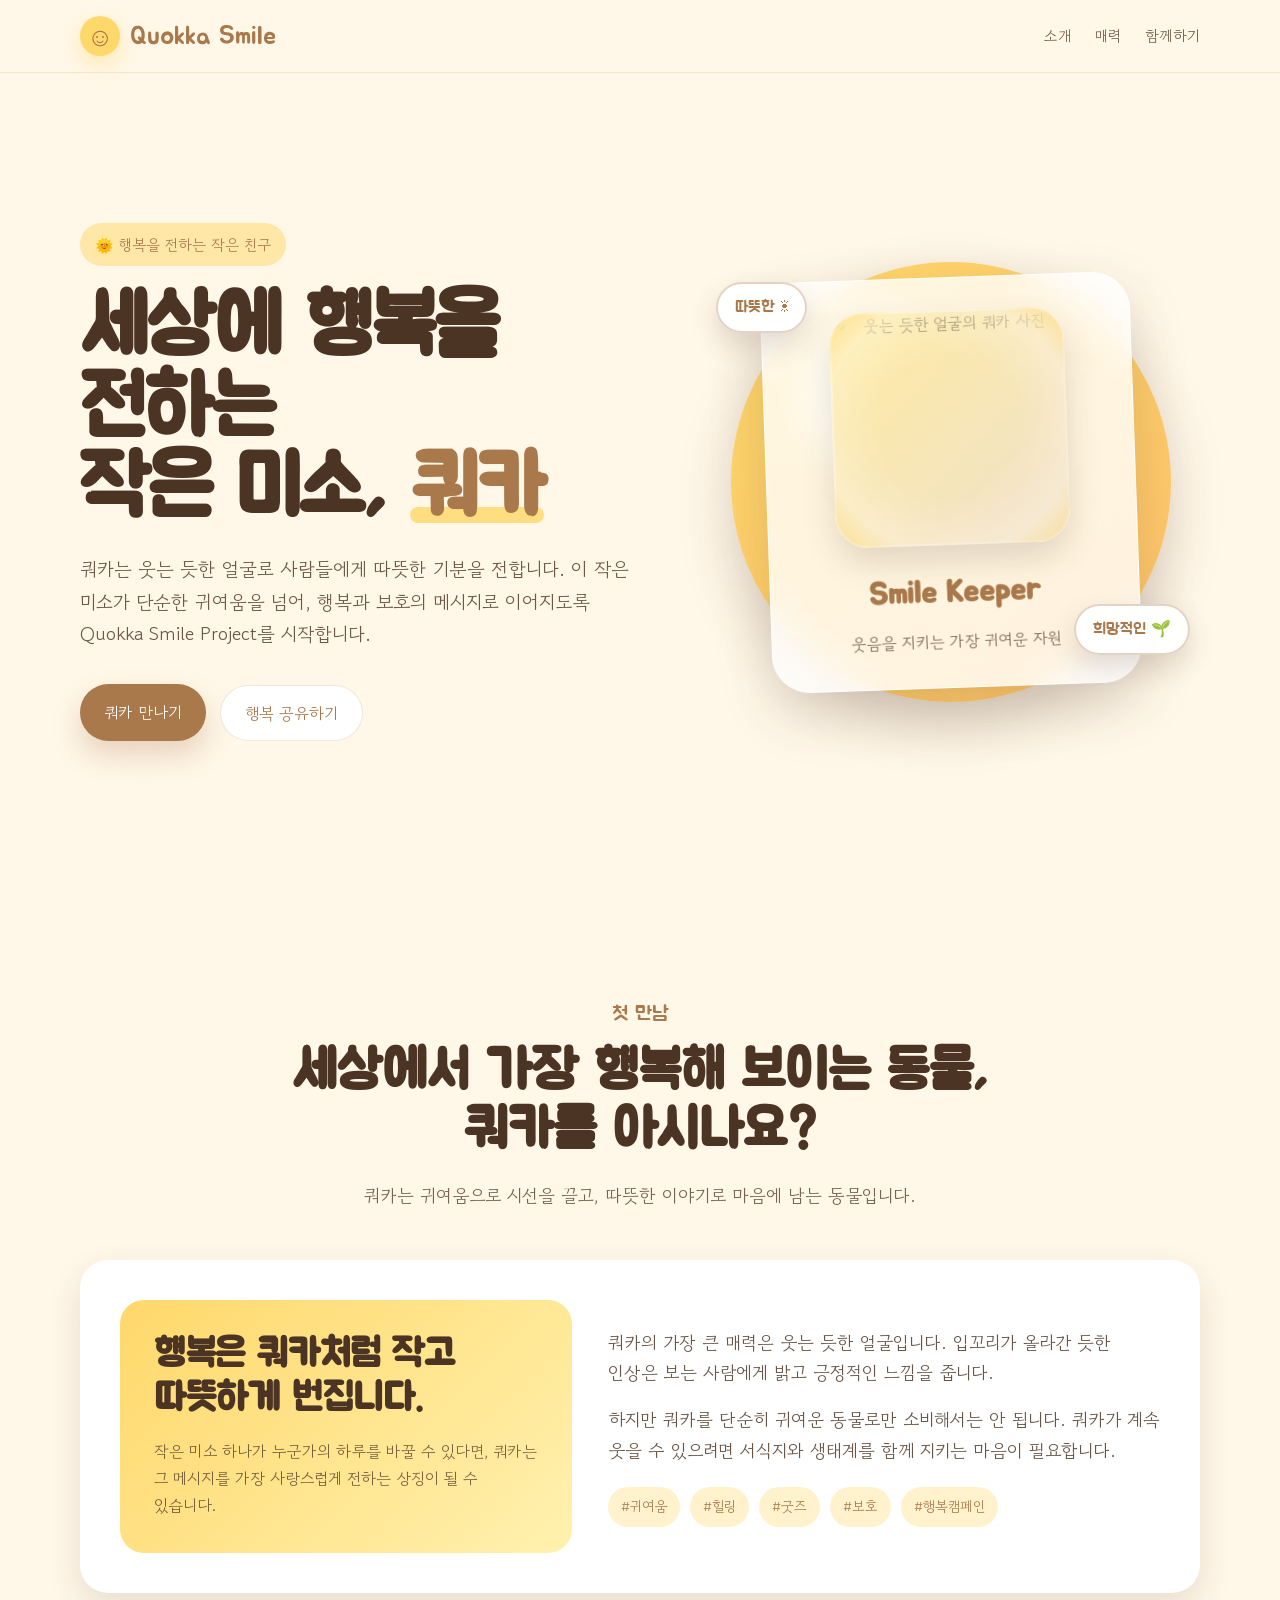
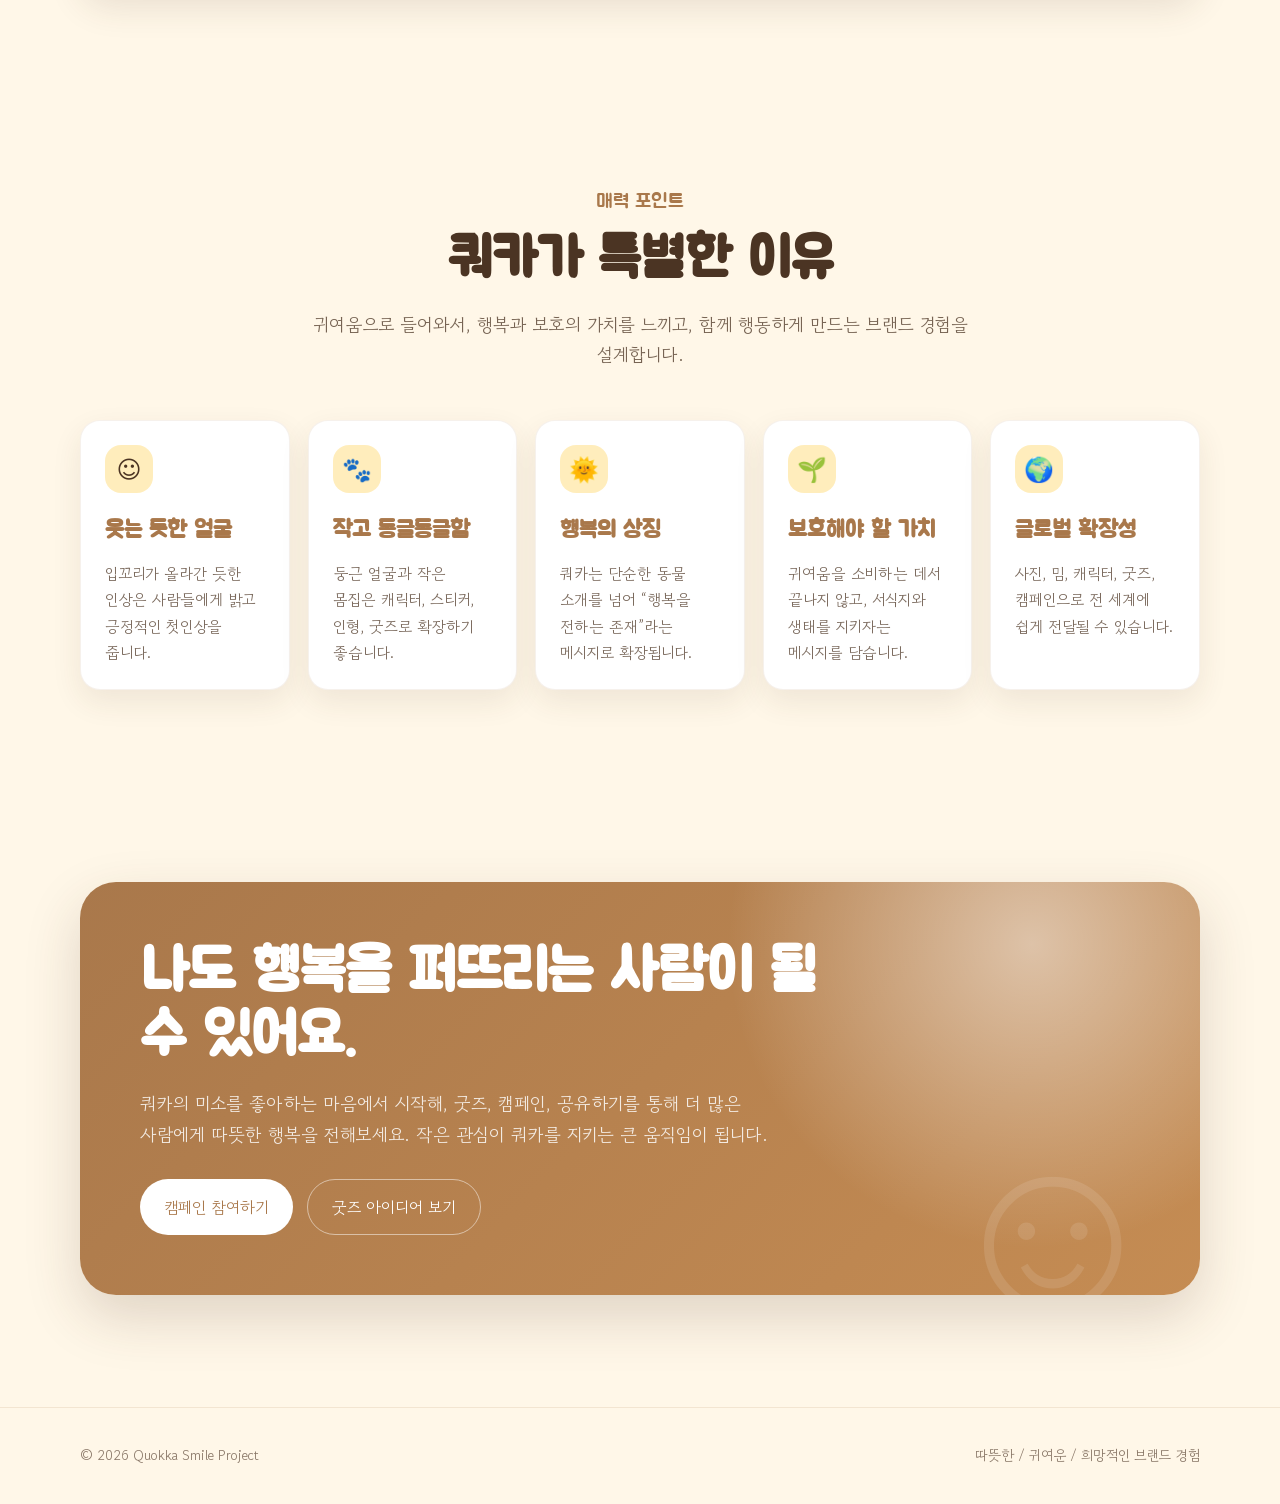
==== index.html @ 97d0f161 "add goods page" ====
<!DOCTYPE html>
<html lang="ko">
<head>
  <meta charset="UTF-8" />
  <meta name="viewport" content="width=device-width, initial-scale=1.0" />

  <title>Quokka Smile Project</title>

  <!-- Vanilla HTML/CSS/JS only -->
  <link rel="preconnect" href="https://fonts.googleapis.com">
  <link rel="preconnect" href="https://fonts.gstatic.com" crossorigin>
  <link href="https://fonts.googleapis.com/css2?family=Gowun+Dodum&family=Jua&display=swap" rel="stylesheet">

  <style>
    :root {
      --yellow: #FFD86B;
      --yellow-light: #FFF1AF;
      --brown: #A9784B;
      --brown-dark: #4B3423;
      --cream: #FFF7E8;
      --white: #FFFFFF;

      --shadow-soft: 0 14px 35px rgba(75, 52, 35, 0.12);
      --shadow-strong: 0 22px 55px rgba(75, 52, 35, 0.18);

      --radius-xl: 36px;
      --radius-lg: 28px;
      --radius-md: 20px;

      --container: 1120px;
    }

    * {
      margin: 0;
      padding: 0;
      box-sizing: border-box;
    }

    html {
      scroll-behavior: smooth;
    }

    body {
      font-family: "Gowun Dodum", system-ui, sans-serif;
      background: var(--cream);
      color: var(--brown-dark);
      line-height: 1.7;
      overflow-x: hidden;
    }

    img {
      max-width: 100%;
      display: block;
    }

    a {
      color: inherit;
      text-decoration: none;
    }

    button {
      font-family: inherit;
    }

    .page {
      width: min(var(--container), calc(100% - 40px));
      margin: 0 auto;
    }

    /* Header */

    .header {
      position: sticky;
      top: 0;
      z-index: 100;
      background: rgba(255, 247, 232, 0.9);
      backdrop-filter: blur(14px);
      border-bottom: 1px solid rgba(169, 120, 75, 0.14);
    }

    .nav {
      min-height: 72px;
      display: flex;
      align-items: center;
      justify-content: space-between;
      position: relative;
      gap: 20px;
    }

    .logo {
      display: flex;
      align-items: center;
      gap: 10px;
      font-family: "Jua", sans-serif;
      font-size: clamp(22px, 3vw, 26px);
      color: var(--brown);
      z-index: 120;
    }

    .logo-mark {
      width: 40px;
      height: 40px;
      display: grid;
      place-items: center;
      border-radius: 50%;
      background: var(--yellow);
      box-shadow: 0 8px 20px rgba(255, 216, 107, 0.45);
    }

    .nav-links {
      display: flex;
      align-items: center;
      gap: 24px;
      font-size: 15px;
      color: rgba(75, 52, 35, 0.78);
    }

    .nav-links a {
      min-height: 44px;
      display: flex;
      align-items: center;
      transition: 0.2s ease;
    }

    .nav-links a:hover {
      color: var(--brown);
    }

    .menu-btn {
      display: none;
      width: 44px;
      height: 44px;
      border: none;
      border-radius: 14px;
      background: var(--white);
      cursor: pointer;
      box-shadow: var(--shadow-soft);
      z-index: 120;
    }

    .menu-btn span {
      display: block;
      width: 20px;
      height: 2px;
      margin: 5px auto;
      border-radius: 999px;
      background: var(--brown);
      transition: 0.25s ease;
    }

    .menu-btn.active span:nth-child(1) {
      transform: translateY(7px) rotate(45deg);
    }

    .menu-btn.active span:nth-child(2) {
      opacity: 0;
    }

    .menu-btn.active span:nth-child(3) {
      transform: translateY(-7px) rotate(-45deg);
    }

    /* Hero */

    .hero {
      min-height: calc(100vh - 72px);
      display: grid;
      grid-template-columns: 1.05fr 0.95fr;
      align-items: center;
      gap: clamp(36px, 6vw, 70px);
      padding: clamp(52px, 8vw, 90px) 0 clamp(70px, 8vw, 100px);
    }

    .badge {
      display: inline-flex;
      align-items: center;
      gap: 8px;
      padding: 9px 15px;
      margin-bottom: 22px;
      border-radius: 999px;
      background: rgba(255, 216, 107, 0.5);
      color: var(--brown);
      font-size: 15px;
    }

    .hero-title {
      font-family: "Jua", sans-serif;
      font-size: clamp(42px, 7vw, 82px);
      line-height: 0.98;
      letter-spacing: -1px;
      margin-bottom: 24px;
      word-break: keep-all;
    }

    .hero-title span {
      position: relative;
      color: var(--brown);
      white-space: nowrap;
    }

    .hero-title span::after {
      content: "";
      position: absolute;
      left: 0;
      bottom: 7px;
      width: 100%;
      height: 16px;
      border-radius: 999px;
      background: rgba(255, 216, 107, 0.82);
      z-index: -1;
    }

    .hero-desc {
      max-width: 570px;
      margin-bottom: 34px;
      font-size: clamp(16px, 2.2vw, 19px);
      color: rgba(75, 52, 35, 0.82);
      word-break: keep-all;
    }

    .hero-actions {
      display: flex;
      flex-wrap: wrap;
      align-items: center;
      gap: 14px;
    }

    .btn {
      min-height: 50px;
      display: inline-flex;
      align-items: center;
      justify-content: center;
      padding: 15px 24px;
      border: none;
      border-radius: 999px;
      font-size: 16px;
      cursor: pointer;
      transition: 0.25s ease;
      text-align: center;
    }

    .btn-primary {
      background: var(--brown);
      color: var(--white);
      box-shadow: 0 14px 28px rgba(169, 120, 75, 0.28);
    }

    .btn-primary:hover {
      transform: translateY(-3px);
      box-shadow: 0 18px 36px rgba(169, 120, 75, 0.36);
    }

    .btn-soft {
      background: var(--white);
      color: var(--brown);
      border: 1px solid rgba(169, 120, 75, 0.18);
    }

    .btn-soft:hover {
      transform: translateY(-3px);
      background: #fffaf0;
    }

    /* Hero Visual */

    .hero-visual {
      position: relative;
      min-height: clamp(390px, 48vw, 540px);
      display: grid;
      place-items: center;
      overflow: visible;
      isolation: isolate;
    }

    .sun-circle {
      position: absolute;
      z-index: 1;
      width: min(440px, 82vw);
      aspect-ratio: 1 / 1;
      border-radius: 50%;
      background:
        radial-gradient(circle at 34% 30%, #fff6c7 0 18%, transparent 19%),
        linear-gradient(135deg, var(--yellow), #ffc46a);
      box-shadow: var(--shadow-strong);
      animation: float 5s ease-in-out infinite;
    }

    .quokka-card {
      position: relative;
      z-index: 3;
      width: min(370px, 86vw);
      padding: clamp(24px, 4vw, 32px);
      border-radius: 38px;
      background: rgba(255, 255, 255, 0.78);
      border: 1px solid rgba(255, 255, 255, 0.9);
      box-shadow: var(--shadow-strong);
      backdrop-filter: blur(16px);
      text-align: center;
      transform: rotate(-2deg);
    }

    .bubble {
      position: absolute;
      z-index: 10;
      display: inline-flex;
      align-items: center;
      justify-content: center;
      min-height: 44px;
      padding: 10px 17px;
      border-radius: 999px;
      background: rgba(255, 255, 255, 0.96);
      border: 2px solid rgba(169, 120, 75, 0.32);
      box-shadow: 0 12px 28px rgba(75, 52, 35, 0.16);
      font-family: "Jua", sans-serif;
      color: var(--brown);
      white-space: nowrap;
      animation: pop 4s ease-in-out infinite;
    }

    .bubble.one {
      top: 13%;
      left: 3%;
    }

    .bubble.two {
      right: 2%;
      bottom: 18%;
      animation-delay: 0.8s;
    }

    /* 쿼카 사진 영역 */

    .quokka-photo-wrap {
      position: relative;
      width: min(235px, 58vw);
      aspect-ratio: 1 / 1;
      margin: 0 auto 22px;
      border-radius: 34px;
      overflow: hidden;
      background: linear-gradient(135deg, var(--yellow-light), var(--cream));
      box-shadow:
        0 16px 32px rgba(75, 52, 35, 0.16),
        inset 0 0 0 2px rgba(255, 255, 255, 0.75);
    }

    .quokka-photo {
      width: 100%;
      height: 100%;
      object-fit: cover;
      object-position: center;
      opacity: 0.88;

      /*
        너무 선명하게 튀지 않게:
        - sepia: 따뜻한 색감
        - saturate: 색 과함 줄이기
        - contrast: 대비 낮추기
        - brightness: 살짝 밝게
      */
      filter: sepia(0.16) saturate(0.86) contrast(0.9) brightness(1.04);

      /*
        모서리로 갈수록 점점 투명해지는 효과
      */
      -webkit-mask-image: radial-gradient(
        ellipse at center,
        black 50%,
        rgba(0, 0, 0, 0.82) 66%,
        rgba(0, 0, 0, 0.42) 82%,
        transparent 100%
      );
      mask-image: radial-gradient(
        ellipse at center,
        black 50%,
        rgba(0, 0, 0, 0.82) 66%,
        rgba(0, 0, 0, 0.42) 82%,
        transparent 100%
      );
    }

    .quokka-photo-wrap::after {
      content: "";
      position: absolute;
      inset: 0;
      border-radius: inherit;
      pointer-events: none;
      background:
        radial-gradient(
          circle at center,
          transparent 42%,
          rgba(255, 247, 232, 0.38) 76%,
          rgba(255, 216, 107, 0.56) 100%
        ),
        linear-gradient(
          135deg,
          rgba(255, 216, 107, 0.2),
          rgba(169, 120, 75, 0.18)
        );
    }

    .quokka-card h2 {
      margin-bottom: 8px;
      font-family: "Jua", sans-serif;
      font-size: clamp(27px, 4vw, 31px);
      color: var(--brown);
    }

    .quokka-card p {
      font-size: clamp(15px, 2.5vw, 16px);
      color: rgba(75, 52, 35, 0.76);
    }

    /* Sections Common */

    section {
      padding: clamp(72px, 10vw, 96px) 0;
    }

    .section-head {
      max-width: 740px;
      margin: 0 auto clamp(36px, 6vw, 50px);
      text-align: center;
    }

    .section-label {
      display: inline-block;
      margin-bottom: 12px;
      font-family: "Jua", sans-serif;
      font-size: clamp(18px, 3vw, 20px);
      color: var(--brown);
    }

    .section-head h2 {
      margin-bottom: 18px;
      font-family: "Jua", sans-serif;
      font-size: clamp(32px, 5.5vw, 54px);
      line-height: 1.1;
      word-break: keep-all;
    }

    .section-head p {
      font-size: clamp(16px, 2.4vw, 18px);
      color: rgba(75, 52, 35, 0.76);
      word-break: keep-all;
    }

    /* Intro */

    .intro-box {
      display: grid;
      grid-template-columns: 0.9fr 1.1fr;
      gap: clamp(24px, 4vw, 36px);
      align-items: center;
      padding: clamp(24px, 5vw, 40px);
      border-radius: var(--radius-lg);
      background: var(--white);
      box-shadow: var(--shadow-soft);
    }

    .intro-quote {
      padding: clamp(24px, 5vw, 34px);
      border-radius: 24px;
      background: linear-gradient(135deg, var(--yellow), var(--yellow-light));
    }

    .intro-quote strong {
      display: block;
      margin-bottom: 16px;
      font-family: "Jua", sans-serif;
      font-size: clamp(30px, 4.8vw, 38px);
      line-height: 1.15;
      word-break: keep-all;
    }

    .intro-quote span {
      color: rgba(75, 52, 35, 0.74);
      word-break: keep-all;
    }

    .intro-text p {
      margin-bottom: 16px;
      font-size: clamp(16px, 2.3vw, 18px);
      color: rgba(75, 52, 35, 0.84);
      word-break: keep-all;
    }

    .mini-tags {
      display: flex;
      flex-wrap: wrap;
      gap: 10px;
      margin-top: 22px;
    }

    .mini-tags span {
      padding: 8px 13px;
      border-radius: 999px;
      background: rgba(255, 216, 107, 0.34);
      color: var(--brown);
      font-size: 14px;
    }

    /* Cards */

    .cards {
      display: grid;
      grid-template-columns: repeat(5, 1fr);
      gap: 18px;
    }

    .card {
      min-height: 255px;
      padding: 24px;
      border-radius: var(--radius-md);
      background: var(--white);
      border: 1px solid rgba(169, 120, 75, 0.1);
      box-shadow: 0 12px 30px rgba(75, 52, 35, 0.09);
      transition: 0.25s ease;
    }

    .card:hover {
      transform: translateY(-8px);
      box-shadow: 0 18px 36px rgba(75, 52, 35, 0.14);
    }

    .card-icon {
      width: 48px;
      height: 48px;
      display: grid;
      place-items: center;
      margin-bottom: 18px;
      border-radius: 16px;
      background: rgba(255, 216, 107, 0.45);
      font-size: 24px;
    }

    .card h3 {
      margin-bottom: 10px;
      font-family: "Jua", sans-serif;
      font-size: 23px;
      color: var(--brown);
      word-break: keep-all;
    }

    .card p {
      font-size: 15.5px;
      color: rgba(75, 52, 35, 0.74);
      word-break: keep-all;
    }

    /* CTA */

    .cta {
      padding-bottom: clamp(82px, 12vw, 112px);
    }

    .cta-box {
      position: relative;
      overflow: hidden;
      padding: clamp(32px, 7vw, 60px);
      border-radius: var(--radius-xl);
      background:
        radial-gradient(circle at 85% 15%, rgba(255, 255, 255, 0.5), transparent 30%),
        linear-gradient(135deg, var(--brown), #C58C53);
      color: var(--white);
      box-shadow: var(--shadow-strong);
    }

    .cta-box::after {
      content: "☺";
      position: absolute;
      right: 30px;
      bottom: -62px;
      font-family: "Jua", sans-serif;
      font-size: clamp(130px, 24vw, 230px);
      line-height: 1;
      color: rgba(255, 255, 255, 0.11);
    }

    .cta-box h2 {
      position: relative;
      z-index: 1;
      max-width: 700px;
      margin-bottom: 18px;
      font-family: "Jua", sans-serif;
      font-size: clamp(32px, 5.6vw, 58px);
      line-height: 1.1;
      word-break: keep-all;
    }

    .cta-box p {
      position: relative;
      z-index: 1;
      max-width: 670px;
      margin-bottom: 30px;
      font-size: clamp(16px, 2.3vw, 18px);
      color: rgba(255, 255, 255, 0.84);
      word-break: keep-all;
    }

    .cta-actions {
      position: relative;
      z-index: 1;
      display: flex;
      flex-wrap: wrap;
      gap: 14px;
    }

    .btn-light {
      background: var(--white);
      color: var(--brown);
    }

    .btn-outline {
      background: transparent;
      color: var(--white);
      border: 1px solid rgba(255, 255, 255, 0.5);
    }

    .btn-light:hover,
    .btn-outline:hover {
      transform: translateY(-3px);
    }

    /* Footer */

    .footer {
      padding: 36px 0;
      border-top: 1px solid rgba(169, 120, 75, 0.14);
      color: rgba(75, 52, 35, 0.66);
    }

    .footer-inner {
      display: flex;
      justify-content: space-between;
      gap: 14px;
      flex-wrap: wrap;
      font-size: 14px;
    }

    /* Toast */

    .toast {
      position: fixed;
      left: 50%;
      bottom: 28px;
      z-index: 300;
      width: max-content;
      max-width: calc(100% - 28px);
      padding: 13px 18px;
      border-radius: 999px;
      background: var(--brown-dark);
      color: var(--white);
      font-size: 14px;
      text-align: center;
      opacity: 0;
      pointer-events: none;
      transform: translateX(-50%) translateY(20px);
      transition: 0.25s ease;
    }

    .toast.show {
      opacity: 1;
      transform: translateX(-50%) translateY(0);
    }

    /* Animation */

    @keyframes float {
      0%, 100% {
        transform: translateY(0);
      }

      50% {
        transform: translateY(-18px);
      }
    }

    @keyframes pop {
      0%, 100% {
        transform: translateY(0) scale(1);
      }

      50% {
        transform: translateY(-10px) scale(1.03);
      }
    }

    /* Tablet */

    @media (max-width: 1024px) {
      .hero {
        grid-template-columns: 1fr;
        text-align: center;
      }

      .hero-visual {
        order: -1;
      }

      .hero-desc {
        margin-left: auto;
        margin-right: auto;
      }

      .hero-actions {
        justify-content: center;
      }

      .intro-box {
        grid-template-columns: 1fr;
      }

      .cards {
        grid-template-columns: repeat(2, 1fr);
      }
    }

    /* Mobile */

    @media (max-width: 700px) {
      .page {
        width: min(100% - 28px, var(--container));
      }

      .nav {
        min-height: 64px;
      }

      .menu-btn {
        display: block;
      }

      .nav-links {
        position: absolute;
        top: calc(100% + 10px);
        left: 0;
        right: 0;
        display: grid;
        gap: 8px;
        padding: 14px;
        border-radius: 22px;
        background: rgba(255, 255, 255, 0.96);
        box-shadow: var(--shadow-strong);
        opacity: 0;
        pointer-events: none;
        transform: translateY(-10px);
        transition: 0.25s ease;
      }

      .nav-links.open {
        opacity: 1;
        pointer-events: auto;
        transform: translateY(0);
      }

      .nav-links a {
        min-height: 48px;
        justify-content: center;
        border-radius: 14px;
        background: rgba(255, 216, 107, 0.28);
      }

      .hero {
        min-height: auto;
        padding-top: 40px;
        padding-bottom: 66px;
      }

      .hero-title span::after {
        height: 12px;
        bottom: 5px;
      }

      .hero-actions {
        width: 100%;
      }

      .hero-actions .btn {
        width: 100%;
      }

      .hero-visual {
        min-height: 390px;
        margin-bottom: 6px;
      }

      .sun-circle {
        width: min(320px, 82vw);
      }

      .quokka-card {
        width: min(300px, 82vw);
        border-radius: 30px;
      }

      .quokka-photo-wrap {
        width: min(205px, 58vw);
        border-radius: 28px;
      }

      .bubble {
        min-height: 38px;
        padding: 8px 13px;
        font-size: 15px;
        border-width: 1.5px;
      }

      .bubble.one {
        top: 4%;
        left: 50%;
        transform: translateX(-115%);
      }

      .bubble.two {
        top: 4%;
        right: 50%;
        bottom: auto;
        transform: translateX(115%);
      }

      .intro-box {
        border-radius: 24px;
      }

      .intro-quote {
        border-radius: 20px;
      }

      .cards {
        grid-template-columns: 1fr;
      }

      .card {
        min-height: auto;
      }

      .cta-actions {
        width: 100%;
      }

      .cta-actions .btn {
        width: 100%;
      }

      .cta-box {
        border-radius: 28px;
      }

      .footer-inner {
        display: grid;
        justify-content: center;
        text-align: center;
      }
    }

    /* Small Mobile */

    @media (max-width: 430px) {
      .page {
        width: min(100% - 22px, var(--container));
      }

      .logo-mark {
        width: 34px;
        height: 34px;
      }

      .hero-visual {
        min-height: 360px;
      }

      .quokka-card {
        width: min(286px, 84vw);
        padding: 22px;
      }

      .quokka-photo-wrap {
        width: min(190px, 58vw);
        border-radius: 24px;
      }

      .bubble {
        font-size: 14px;
      }

      .bubble.one {
        top: 2%;
        left: 4%;
        transform: none;
      }

      .bubble.two {
        top: 2%;
        right: 4%;
        transform: none;
      }

      .btn {
        padding: 14px 18px;
      }

      .mini-tags span {
        font-size: 13px;
      }
    }

    @media (prefers-reduced-motion: reduce) {
      html {
        scroll-behavior: auto;
      }

      *,
      *::before,
      *::after {
        animation: none !important;
        transition: none !important;
      }
    }
  </style>
</head>

<body>
  <header class="header">
    <nav class="page nav">
      <a href="#" class="logo" aria-label="Quokka Smile Project 홈">
        <span class="logo-mark">☺</span>
        Quokka Smile
      </a>

      <button class="menu-btn" id="menuBtn" type="button" aria-label="메뉴 열기" aria-expanded="false">
        <span></span>
        <span></span>
        <span></span>
      </button>

      <div class="nav-links" id="navLinks">
        <a href="#intro">소개</a>
        <a href="#charm">매력</a>
        <a href="#protect">함께하기</a>
      </div>
    </nav>
  </header>

  <main>
    <!-- Hero -->
    <section class="page hero">
      <div class="hero-content">
        <div class="badge">🌞 행복을 전하는 작은 친구</div>

        <h1 class="hero-title">
          세상에 행복을 전하는<br />
          작은 미소, <span>쿼카</span>
        </h1>

        <p class="hero-desc">
          쿼카는 웃는 듯한 얼굴로 사람들에게 따뜻한 기분을 전합니다.
          이 작은 미소가 단순한 귀여움을 넘어, 행복과 보호의 메시지로 이어지도록
          Quokka Smile Project를 시작합니다.
        </p>

        <div class="hero-actions">
          <a href="#intro" class="btn btn-primary">쿼카 만나기</a>
          <button class="btn btn-soft" id="shareBtn" type="button">행복 공유하기</button>
        </div>
      </div>

      <div class="hero-visual" aria-label="쿼카 사진이 들어간 Smile Keeper 카드">
        <div class="sun-circle"></div>

        <div class="bubble one">따뜻한 ☀</div>
        <div class="bubble two">희망적인 🌱</div>

        <div class="quokka-card">
          <div class="quokka-photo-wrap">
            <img
              class="quokka-photo"
              src="https://mblogthumb-phinf.pstatic.net/MjAxNzAzMTJfNjEg/MDAxNDg5MjgzMzk0NzAy.D9qlh_kTlXpH34lAHxjiVieyxWoj3FazBsGIhGz8Q4wg.B2pcp5-kx_dJvbh7cCTxcCmU-Oj36ES_hvGRSoMuTRkg.JPEG.astaldo/1a.jpg?type=w800"
              alt="웃는 듯한 얼굴의 쿼카 사진"
            />
          </div>

          <h2>Smile Keeper</h2>
          <p>웃음을 지키는 가장 귀여운 자원</p>
        </div>
      </div>
    </section>

    <!-- Intro -->
    <section id="intro">
      <div class="page">
        <div class="section-head">
          <span class="section-label">첫 만남</span>
          <h2>세상에서 가장 행복해 보이는 동물, 쿼카를 아시나요?</h2>
          <p>
            쿼카는 귀여움으로 시선을 끌고, 따뜻한 이야기로 마음에 남는 동물입니다.
          </p>
        </div>

        <div class="intro-box">
          <div class="intro-quote">
            <strong>행복은 쿼카처럼 작고 따뜻하게 번집니다.</strong>
            <span>
              작은 미소 하나가 누군가의 하루를 바꿀 수 있다면,
              쿼카는 그 메시지를 가장 사랑스럽게 전하는 상징이 될 수 있습니다.
            </span>
          </div>

          <div class="intro-text">
            <p>
              쿼카의 가장 큰 매력은 웃는 듯한 얼굴입니다.
              입꼬리가 올라간 듯한 인상은 보는 사람에게 밝고 긍정적인 느낌을 줍니다.
            </p>

            <p>
              하지만 쿼카를 단순히 귀여운 동물로만 소비해서는 안 됩니다.
              쿼카가 계속 웃을 수 있으려면 서식지와 생태계를 함께 지키는 마음이 필요합니다.
            </p>

            <div class="mini-tags">
              <span>#귀여움</span>
              <span>#힐링</span>
              <span>#굿즈</span>
              <span>#보호</span>
              <span>#행복캠페인</span>
            </div>
          </div>
        </div>
      </div>
    </section>

    <!-- Charm Cards -->
    <section id="charm">
      <div class="page">
        <div class="section-head">
          <span class="section-label">매력 포인트</span>
          <h2>쿼카가 특별한 이유</h2>
          <p>
            귀여움으로 들어와서, 행복과 보호의 가치를 느끼고,
            함께 행동하게 만드는 브랜드 경험을 설계합니다.
          </p>
        </div>

        <div class="cards">
          <article class="card">
            <div class="card-icon">☺</div>
            <h3>웃는 듯한 얼굴</h3>
            <p>
              입꼬리가 올라간 듯한 인상은 사람들에게 밝고 긍정적인 첫인상을 줍니다.
            </p>
          </article>

          <article class="card">
            <div class="card-icon">🐾</div>
            <h3>작고 동글동글함</h3>
            <p>
              둥근 얼굴과 작은 몸집은 캐릭터, 스티커, 인형, 굿즈로 확장하기 좋습니다.
            </p>
          </article>

          <article class="card">
            <div class="card-icon">🌞</div>
            <h3>행복의 상징</h3>
            <p>
              쿼카는 단순한 동물 소개를 넘어 “행복을 전하는 존재”라는 메시지로 확장됩니다.
            </p>
          </article>

          <article class="card">
            <div class="card-icon">🌱</div>
            <h3>보호해야 할 가치</h3>
            <p>
              귀여움을 소비하는 데서 끝나지 않고, 서식지와 생태를 지키자는 메시지를 담습니다.
            </p>
          </article>

          <article class="card">
            <div class="card-icon">🌍</div>
            <h3>글로벌 확장성</h3>
            <p>
              사진, 밈, 캐릭터, 굿즈, 캠페인으로 전 세계에 쉽게 전달될 수 있습니다.
            </p>
          </article>
        </div>
      </div>
    </section>

    <!-- CTA -->
    <section id="protect" class="cta">
      <div class="page">
        <div class="cta-box">
          <h2>나도 행복을 퍼뜨리는 사람이 될 수 있어요.</h2>
          <p>
            쿼카의 미소를 좋아하는 마음에서 시작해,
            굿즈, 캠페인, 공유하기를 통해 더 많은 사람에게 따뜻한 행복을 전해보세요.
            작은 관심이 쿼카를 지키는 큰 움직임이 됩니다.
          </p>

          <div class="cta-actions">
            <button class="btn btn-light" id="campaignBtn" type="button">캠페인 참여하기</button>
            <button class="btn btn-outline" id="goodsBtn" type="button">굿즈 아이디어 보기</button>
          </div>
        </div>
      </div>
    </section>
  </main>

  <!-- Footer -->
  <footer class="footer">
    <div class="page footer-inner">
      <p>© 2026 Quokka Smile Project</p>
      <p>따뜻한 / 귀여운 / 희망적인 브랜드 경험</p>
    </div>
  </footer>

  <div class="toast" id="toast">메시지가 준비됐어요 ☺</div>

  <script>
    const toast = document.querySelector("#toast");
    const shareBtn = document.querySelector("#shareBtn");
    const campaignBtn = document.querySelector("#campaignBtn");
    const goodsBtn = document.querySelector("#goodsBtn");

    const menuBtn = document.querySelector("#menuBtn");
    const navLinks = document.querySelector("#navLinks");
    const navItems = document.querySelectorAll(".nav-links a");

    function showToast(message) {
      toast.textContent = message;
      toast.classList.add("show");

      setTimeout(() => {
        toast.classList.remove("show");
      }, 1800);
    }

    function closeMenu() {
      menuBtn.classList.remove("active");
      navLinks.classList.remove("open");
      menuBtn.setAttribute("aria-expanded", "false");
      menuBtn.setAttribute("aria-label", "메뉴 열기");
    }

    menuBtn.addEventListener("click", () => {
      const isOpen = navLinks.classList.toggle("open");

      menuBtn.classList.toggle("active", isOpen);
      menuBtn.setAttribute("aria-expanded", String(isOpen));
      menuBtn.setAttribute("aria-label", isOpen ? "메뉴 닫기" : "메뉴 열기");
    });

    navItems.forEach((item) => {
      item.addEventListener("click", closeMenu);
    });

    window.addEventListener("resize", () => {
      if (window.innerWidth > 700) {
        closeMenu();
      }
    });

    shareBtn.addEventListener("click", async () => {
      const shareData = {
        title: "Quokka Smile Project",
        text: "행복은 쿼카처럼 작고 따뜻하게 번집니다 ☺",
        url: window.location.href
      };

      try {
        if (navigator.share) {
          await navigator.share(shareData);
        } else {
          await navigator.clipboard.writeText(shareData.text);
          showToast("공유 문구가 복사됐어요 ☺");
        }
      } catch (error) {
        showToast("공유를 취소했어요");
      }
    });

    campaignBtn.addEventListener("click", () => {
      showToast("캠페인 섹션은 다음 단계에서 연결하면 좋아요 🌱");
    });

    goodsBtn.addEventListener("click", () => {
    window.location.href = "./goods.html";
    });
  </script>
</body>
</html>
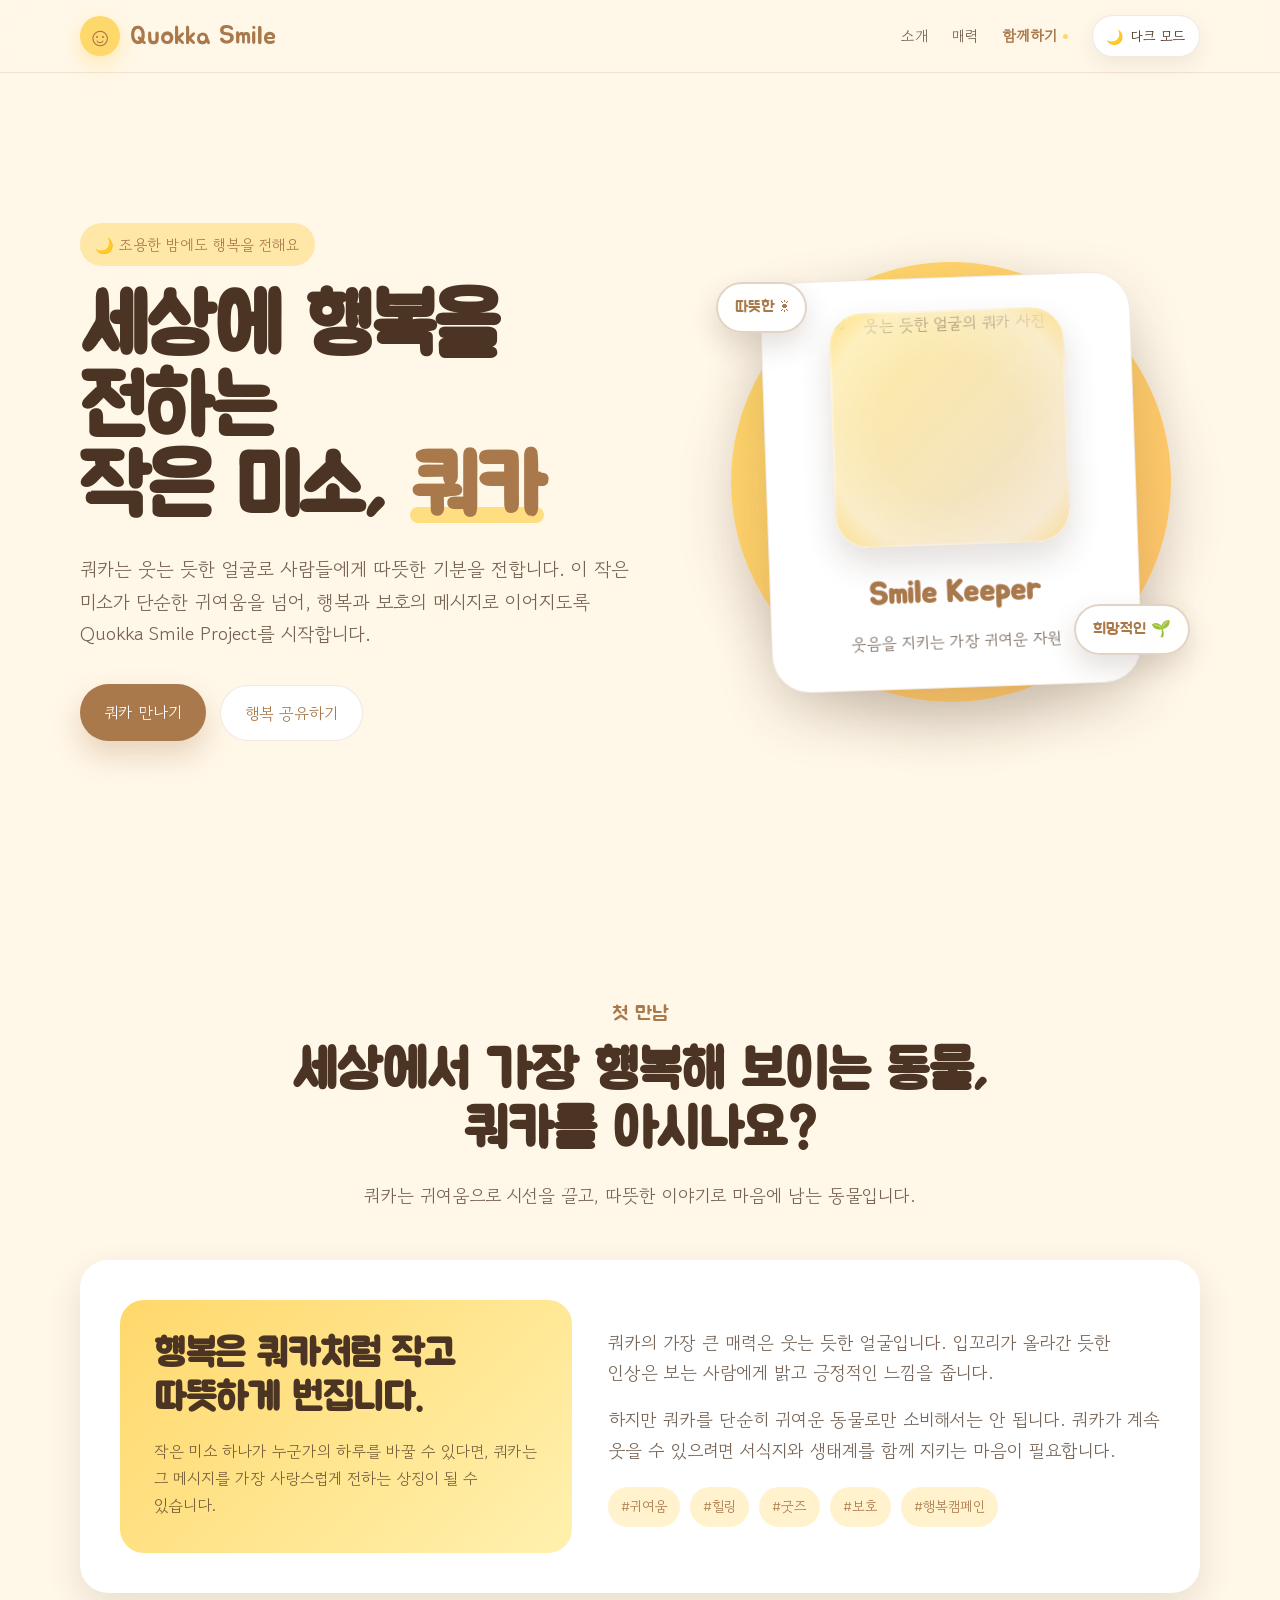
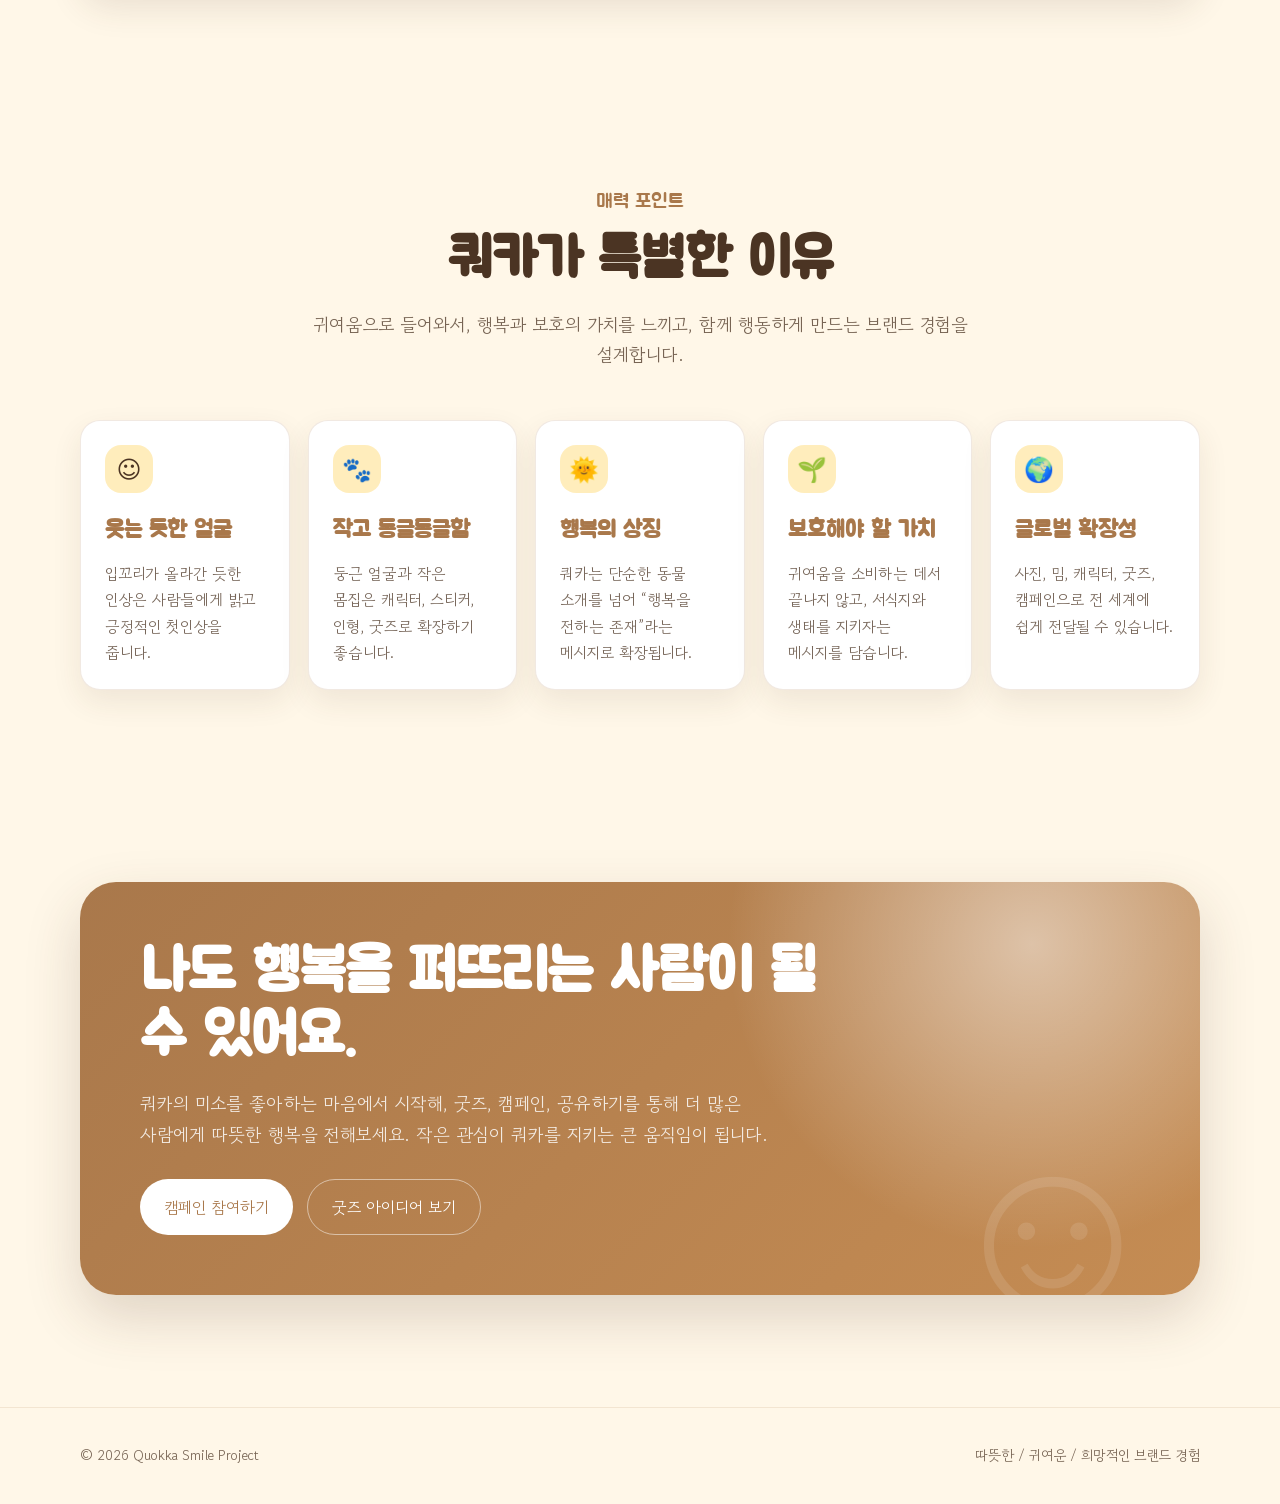
==== commit 7d1acf6b: "add function -dark mode -dynamic" ====
--- a/index.html
+++ b/index.html
@@ -10,6 +10,21 @@
   <link rel="preconnect" href="https://fonts.googleapis.com">
   <link rel="preconnect" href="https://fonts.gstatic.com" crossorigin>
   <link href="https://fonts.googleapis.com/css2?family=Gowun+Dodum&family=Jua&display=swap" rel="stylesheet">
+
+
+  <script>
+    (() => {
+      try {
+        const savedTheme = localStorage.getItem("quokkaSmileTheme");
+        const systemTheme = window.matchMedia("(prefers-color-scheme: dark)").matches ? "dark" : "light";
+        const theme = savedTheme || systemTheme;
+        document.documentElement.dataset.theme = theme;
+        document.documentElement.style.colorScheme = theme;
+      } catch (error) {
+        document.documentElement.dataset.theme = "light";
+      }
+    })();
+  </script>
 
   <style>
     :root {
@@ -916,13 +931,235 @@
         transition: none !important;
       }
     }
+
+
+    /* Theme + dynamic interaction */
+    :root {
+      --theme-bg: var(--cream);
+      --theme-surface: var(--white);
+      --theme-surface-soft: #fffaf0;
+      --theme-text: var(--brown-dark);
+      --theme-muted: rgba(75, 52, 35, 0.76);
+      --theme-border: rgba(169, 120, 75, 0.16);
+      --theme-header: rgba(255, 247, 232, 0.9);
+      --theme-input: #ffffff;
+      --theme-focus: rgba(255, 216, 107, 0.38);
+    }
+
+    html[data-theme="dark"] {
+      --yellow: #F3C862;
+      --yellow-light: #6A5426;
+      --brown: #F0B96C;
+      --brown-dark: #FFF3DF;
+      --cream: #17120F;
+      --white: #28201B;
+      --green: #9CC58F;
+      --green-light: #263725;
+      --red-soft: #3D2821;
+      --theme-bg: #17120F;
+      --theme-surface: #28201B;
+      --theme-surface-soft: #332820;
+      --theme-text: #FFF3DF;
+      --theme-muted: rgba(255, 243, 223, 0.72);
+      --theme-border: rgba(255, 216, 107, 0.2);
+      --theme-header: rgba(23, 18, 15, 0.9);
+      --theme-input: #211A16;
+      --theme-focus: rgba(243, 200, 98, 0.22);
+      --shadow-soft: 0 14px 35px rgba(0, 0, 0, 0.28);
+      --shadow-strong: 0 22px 55px rgba(0, 0, 0, 0.4);
+    }
+
+    body {
+      background: var(--theme-bg);
+      color: var(--theme-text);
+      transition: background-color 0.28s ease, color 0.28s ease;
+    }
+
+    .header {
+      background: var(--theme-header);
+      border-bottom-color: var(--theme-border);
+    }
+
+    .theme-toggle {
+      min-height: 42px;
+      display: inline-flex;
+      align-items: center;
+      justify-content: center;
+      gap: 7px;
+      padding: 8px 13px;
+      border: 1px solid var(--theme-border);
+      border-radius: 999px;
+      background: var(--theme-surface);
+      color: var(--theme-text);
+      font-family: inherit;
+      font-size: 14px;
+      cursor: pointer;
+      box-shadow: 0 8px 20px rgba(75, 52, 35, 0.08);
+      transition: transform 0.2s ease, background-color 0.25s ease, color 0.25s ease;
+    }
+
+    .theme-toggle:hover {
+      transform: translateY(-2px);
+    }
+
+    .theme-toggle:focus-visible,
+    a:focus-visible,
+    button:focus-visible,
+    input:focus-visible {
+      outline: 3px solid var(--theme-focus);
+      outline-offset: 3px;
+    }
+
+    .theme-icon {
+      line-height: 1;
+    }
+
+    .nav-links a.active-section {
+      color: var(--brown);
+      font-weight: 700;
+    }
+
+    .nav-links a.active-section::after {
+      content: "";
+      width: 5px;
+      height: 5px;
+      margin-left: 6px;
+      border-radius: 50%;
+      background: var(--yellow);
+    }
+
+    .hero-desc,
+    .section-head p,
+    .intro-text p,
+    .card p,
+    .quokka-card p,
+    .hero-card p,
+    .goods-card p,
+    .idea-text p,
+    .promise-card p,
+    .form-desc,
+    .form-note,
+    .result-card p,
+    .source-box p,
+    .footer,
+    .nav-links {
+      color: var(--theme-muted);
+    }
+
+    .quokka-card,
+    .intro-box,
+    .card,
+    .hero-card,
+    .goods-card,
+    .idea-box,
+    .promise-card,
+    .pledge-form,
+    .result-card,
+    .source-box,
+    .source-link,
+    .check-item,
+    .menu-btn {
+      background-color: var(--theme-surface);
+      border-color: var(--theme-border);
+    }
+
+    .btn-soft {
+      background: var(--theme-surface);
+      color: var(--brown);
+      border-color: var(--theme-border);
+    }
+
+    .btn-soft:hover {
+      background: var(--theme-surface-soft);
+    }
+
+    html[data-theme="dark"] .quokka-card,
+    html[data-theme="dark"] .hero-card,
+    html[data-theme="dark"] .goods-card {
+      background: rgba(40, 32, 27, 0.9);
+      border-color: var(--theme-border);
+    }
+
+    html[data-theme="dark"] .intro-box,
+    html[data-theme="dark"] .idea-box,
+    html[data-theme="dark"] .source-box {
+      background: var(--theme-surface);
+    }
+
+    html[data-theme="dark"] .nav-links a:hover,
+    html[data-theme="dark"] .logo,
+    html[data-theme="dark"] .section-label,
+    html[data-theme="dark"] .hero-title span,
+    html[data-theme="dark"] .card h3,
+    html[data-theme="dark"] .goods-card h3,
+    html[data-theme="dark"] .promise-card h3,
+    html[data-theme="dark"] .idea-text h2,
+    html[data-theme="dark"] .hero-card h2 {
+      color: var(--brown);
+    }
+
+    html[data-theme="dark"] .btn-light {
+      background: #FFF3DF;
+      color: #4B3423;
+    }
+
+    html[data-theme="dark"] .name-field input {
+      background: var(--theme-input);
+      color: var(--theme-text);
+      border-color: var(--theme-border);
+    }
+
+    html[data-theme="dark"] .name-field input::placeholder {
+      color: rgba(255, 243, 223, 0.42);
+    }
+
+    html[data-theme="dark"] .nav-links {
+      background-color: transparent;
+    }
+
+    [data-reveal] {
+      opacity: 0;
+      transform: translateY(22px);
+      transition: opacity 0.58s ease, transform 0.58s ease;
+    }
+
+    [data-reveal].revealed {
+      opacity: 1;
+      transform: translateY(0);
+    }
+
+    @media (max-width: 700px) {
+      .theme-toggle {
+        width: 100%;
+        min-height: 48px;
+        margin-top: 2px;
+        background: var(--theme-surface-soft);
+      }
+
+      html[data-theme="dark"] .nav-links {
+        background: rgba(40, 32, 27, 0.98);
+        border: 1px solid var(--theme-border);
+      }
+
+      html[data-theme="dark"] .nav-links a {
+        background: rgba(243, 200, 98, 0.1);
+      }
+    }
+
+    @media (prefers-reduced-motion: reduce) {
+      [data-reveal] {
+        opacity: 1;
+        transform: none;
+      }
+    }
+
   </style>
 </head>
 
 <body>
   <header class="header">
     <nav class="page nav">
-      <a href="#" class="logo" aria-label="Quokka Smile Project 홈">
+      <a href="./index.html" class="logo" aria-label="Quokka Smile Project 홈">
         <span class="logo-mark">☺</span>
         Quokka Smile
       </a>
@@ -937,6 +1174,10 @@
         <a href="#intro">소개</a>
         <a href="#charm">매력</a>
         <a href="#protect">함께하기</a>
+        <button class="theme-toggle" id="themeToggle" type="button" aria-label="다크 모드로 변경" aria-pressed="false">
+          <span class="theme-icon" aria-hidden="true">🌙</span>
+          <span class="theme-text">다크 모드</span>
+        </button>
       </div>
     </nav>
   </header>
@@ -945,7 +1186,7 @@
     <!-- Hero -->
     <section class="page hero">
       <div class="hero-content">
-        <div class="badge">🌞 행복을 전하는 작은 친구</div>
+        <div class="badge" id="dynamicBadge">🌞 행복을 전하는 작은 친구</div>
 
         <h1 class="hero-title">
           세상에 행복을 전하는<br />
@@ -1178,12 +1419,121 @@
     });
 
     campaignBtn.addEventListener("click", () => {
-      showToast("캠페인 섹션은 다음 단계에서 연결하면 좋아요 🌱");
+      window.location.href = "./campaign.html";
     });
 
     goodsBtn.addEventListener("click", () => {
     window.location.href = "./goods.html";
     });
   </script>
+
+  <script>
+    (() => {
+      const root = document.documentElement;
+      const themeToggle = document.querySelector("#themeToggle");
+      const THEME_KEY = "quokkaSmileTheme";
+
+      function setTheme(theme, persist = true) {
+        root.dataset.theme = theme;
+        root.style.colorScheme = theme;
+
+        if (persist) {
+          try {
+            localStorage.setItem(THEME_KEY, theme);
+          } catch (error) {
+            // 저장을 막은 브라우저에서도 화면 전환은 유지합니다.
+          }
+        }
+
+        if (themeToggle) {
+          const isDark = theme === "dark";
+          themeToggle.setAttribute("aria-pressed", String(isDark));
+          themeToggle.setAttribute("aria-label", isDark ? "라이트 모드로 변경" : "다크 모드로 변경");
+          themeToggle.querySelector(".theme-icon").textContent = isDark ? "☀️" : "🌙";
+          themeToggle.querySelector(".theme-text").textContent = isDark ? "라이트 모드" : "다크 모드";
+        }
+      }
+
+      setTheme(root.dataset.theme || "light", false);
+
+      themeToggle?.addEventListener("click", () => {
+        setTheme(root.dataset.theme === "dark" ? "light" : "dark");
+      });
+
+      const systemTheme = window.matchMedia("(prefers-color-scheme: dark)");
+      systemTheme.addEventListener?.("change", (event) => {
+        try {
+          if (!localStorage.getItem(THEME_KEY)) {
+            setTheme(event.matches ? "dark" : "light", false);
+          }
+        } catch (error) {
+          setTheme(event.matches ? "dark" : "light", false);
+        }
+      });
+
+      const revealTargets = document.querySelectorAll(
+        "main section, .card, .goods-card, .promise-card, .intro-box, .idea-box, .source-box"
+      );
+
+      revealTargets.forEach((target, index) => {
+        target.dataset.reveal = "";
+        target.style.transitionDelay = `${Math.min(index % 5, 4) * 55}ms`;
+      });
+
+      if ("IntersectionObserver" in window) {
+        const revealObserver = new IntersectionObserver((entries, observer) => {
+          entries.forEach((entry) => {
+            if (entry.isIntersecting) {
+              entry.target.classList.add("revealed");
+              observer.unobserve(entry.target);
+            }
+          });
+        }, { threshold: 0.12 });
+
+        revealTargets.forEach((target) => revealObserver.observe(target));
+      } else {
+        revealTargets.forEach((target) => target.classList.add("revealed"));
+      }
+
+      const sectionLinks = [...document.querySelectorAll('.nav-links a[href^="#"]')];
+      const sections = sectionLinks
+        .map((link) => document.querySelector(link.getAttribute("href")))
+        .filter(Boolean);
+
+      if (sections.length && "IntersectionObserver" in window) {
+        const sectionObserver = new IntersectionObserver((entries) => {
+          const visible = entries
+            .filter((entry) => entry.isIntersecting)
+            .sort((a, b) => b.intersectionRatio - a.intersectionRatio)[0];
+
+          if (!visible) return;
+
+          sectionLinks.forEach((link) => {
+            link.classList.toggle("active-section", link.getAttribute("href") === `#${visible.target.id}`);
+          });
+        }, { rootMargin: "-25% 0px -60%", threshold: [0.05, 0.25, 0.5] });
+
+        sections.forEach((section) => sectionObserver.observe(section));
+      }
+    })();
+  </script>
+
+  <script>
+    (() => {
+      const badge = document.querySelector("#dynamicBadge");
+      if (!badge) return;
+
+      const hour = new Date().getHours();
+      const message = hour < 6
+        ? "🌙 조용한 밤에도 행복을 전해요"
+        : hour < 12
+          ? "🌞 좋은 아침, 행복을 전하는 작은 친구"
+          : hour < 18
+            ? "🌿 오늘도 미소를 나누는 작은 친구"
+            : "✨ 따뜻한 저녁을 만드는 작은 미소";
+
+      badge.textContent = message;
+    })();
+  </script>
 </body>
 </html>
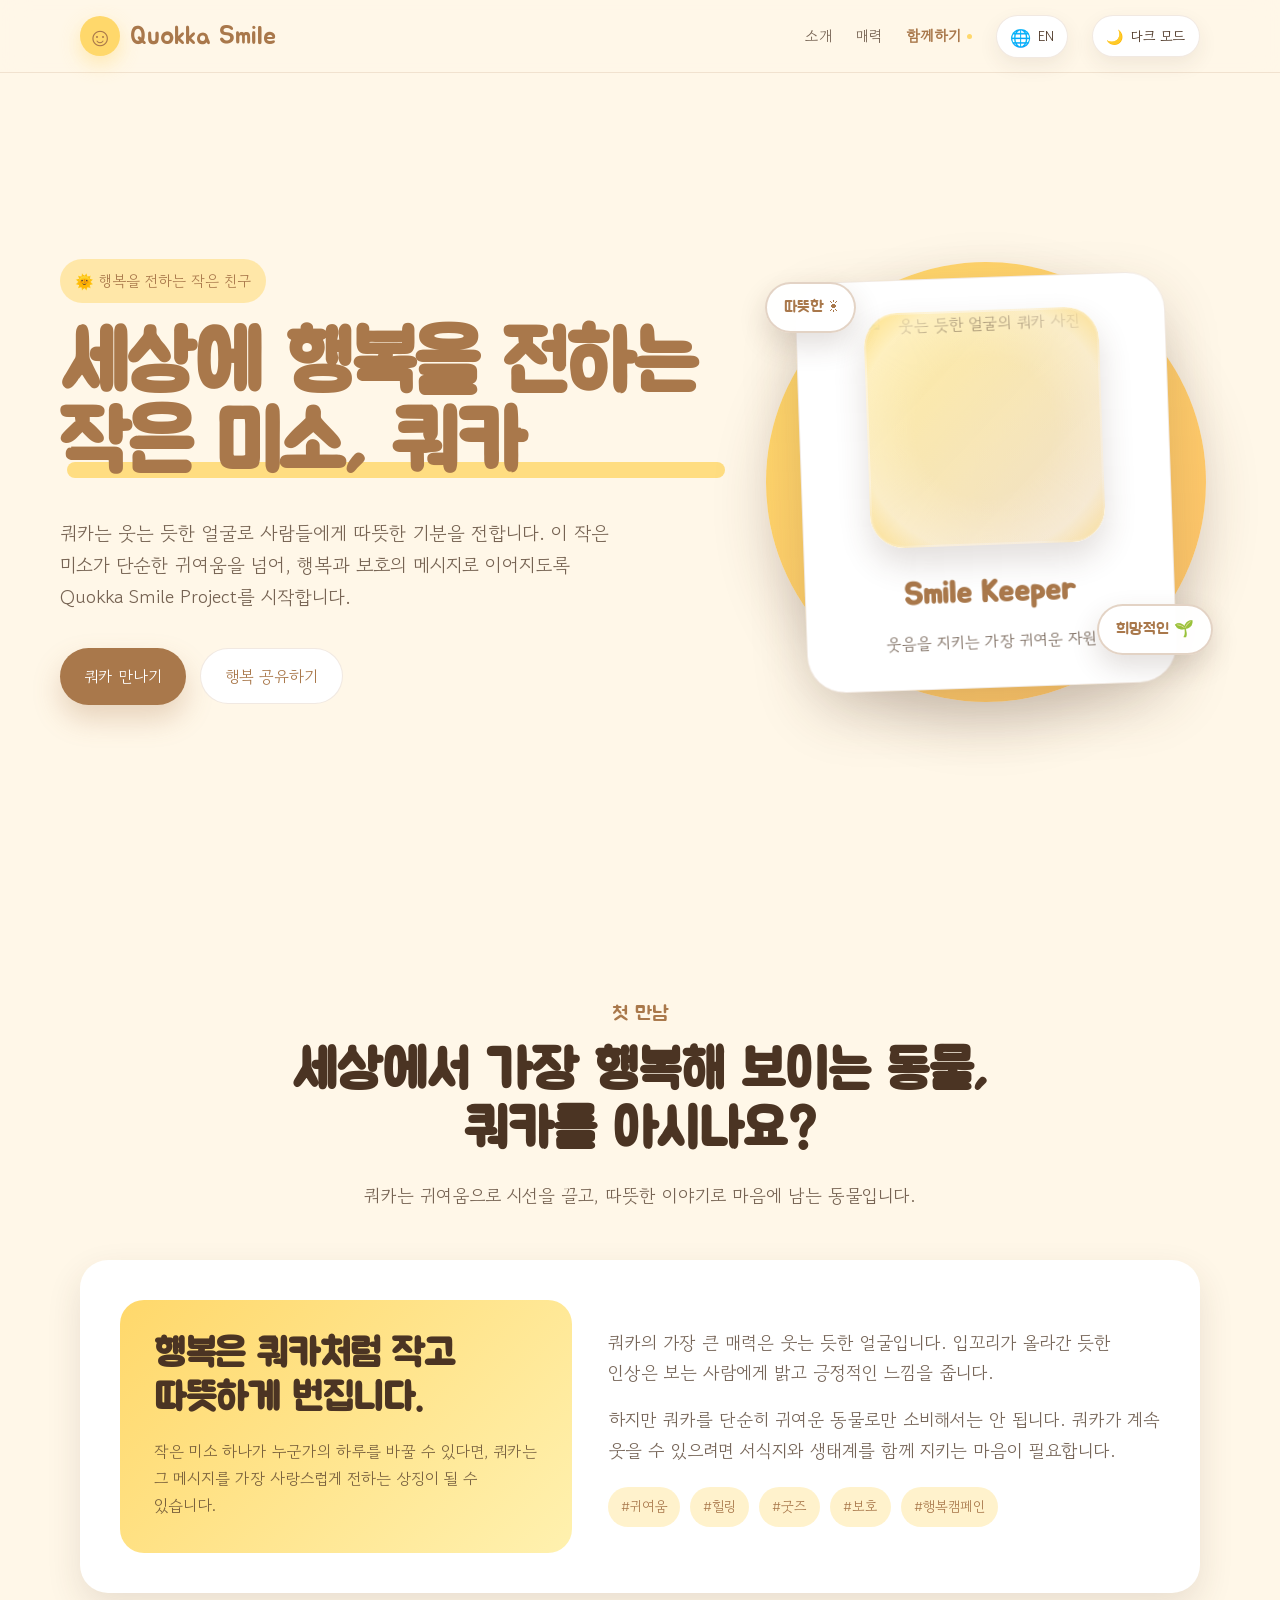
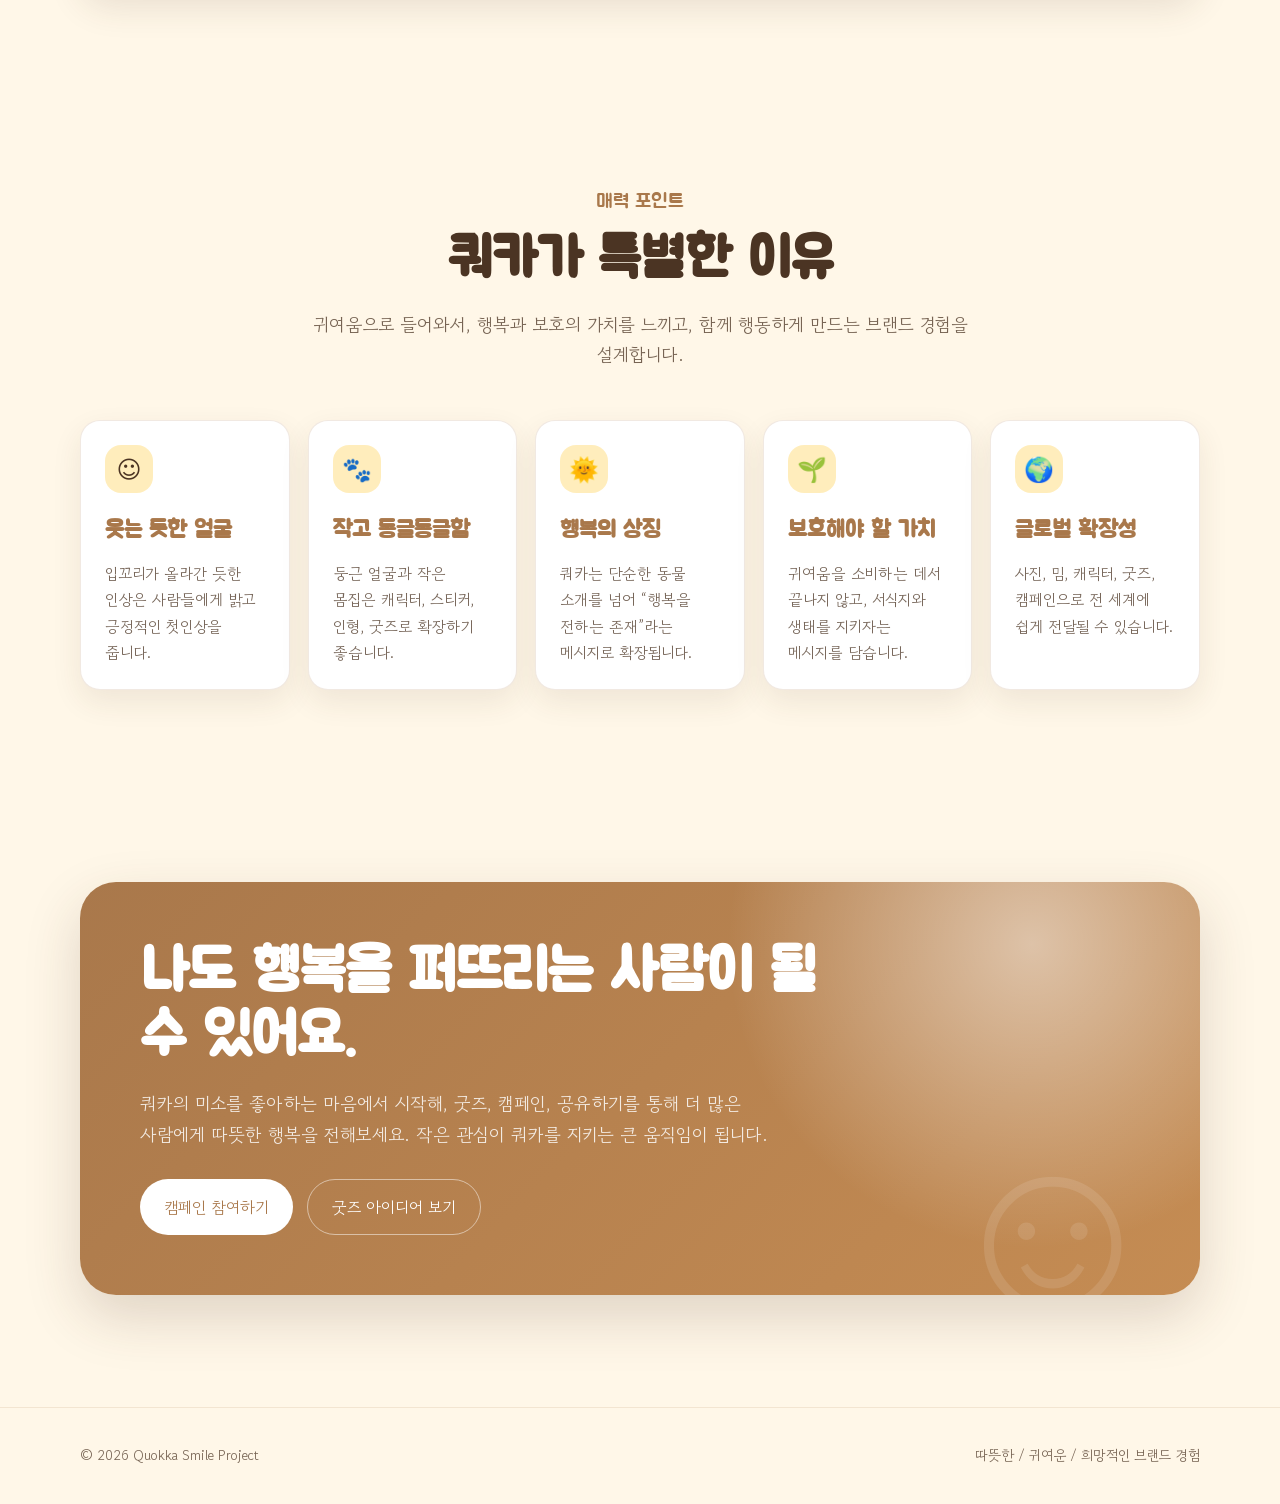
==== commit bbba0e7d: "edit error" ====
--- a/index.html
+++ b/index.html
@@ -1,18 +1,15 @@
 <!DOCTYPE html>
+
 <html lang="ko">
 <head>
-  <meta charset="UTF-8" />
-  <meta name="viewport" content="width=device-width, initial-scale=1.0" />
-
-  <title>Quokka Smile Project</title>
-
-  <!-- Vanilla HTML/CSS/JS only -->
-  <link rel="preconnect" href="https://fonts.googleapis.com">
-  <link rel="preconnect" href="https://fonts.gstatic.com" crossorigin>
-  <link href="https://fonts.googleapis.com/css2?family=Gowun+Dodum&family=Jua&display=swap" rel="stylesheet">
-
-
-  <script>
+<meta charset="utf-8"/>
+<meta content="width=device-width, initial-scale=1.0" name="viewport"/>
+<title>Quokka Smile Project</title><link href="./imgs/quokka-favicon.png" rel="icon" type="image/png"/>
+<!-- Vanilla HTML/CSS/JS only -->
+<link href="https://fonts.googleapis.com" rel="preconnect"/>
+<link crossorigin="" href="https://fonts.gstatic.com" rel="preconnect"/>
+<link href="https://fonts.googleapis.com/css2?family=Gowun+Dodum&amp;family=Jua&amp;display=swap" rel="stylesheet"/>
+<script>
     (() => {
       try {
         const savedTheme = localStorage.getItem("quokkaSmileTheme");
@@ -24,9 +21,10 @@
         document.documentElement.dataset.theme = "light";
       }
     })();
-  </script>
-
-  <style>
+  
+try { document.documentElement.lang = localStorage.getItem("quokkaSmileLanguage") || "ko"; } catch (e) { document.documentElement.lang = "ko"; }
+</script>
+<style>
     :root {
       --yellow: #FFD86B;
       --yellow-light: #FFF1AF;
@@ -697,6 +695,50 @@
 
       50% {
         transform: translateY(-10px) scale(1.03);
+      }
+    }
+
+    /* Desktop hero balance */
+
+    @media (min-width: 1025px) {
+      .hero {
+        width: min(1320px, calc(100% - 80px));
+        grid-template-columns: minmax(0, 1.18fr) minmax(390px, 0.82fr);
+        gap: clamp(32px, 4vw, 56px);
+      }
+
+      .hero-content {
+        padding-left: 20px;
+      }
+
+      .hero-visual {
+        transform: translateX(-18px);
+      }
+
+      /* The English heading is longer, so keep the same centered balance
+         without letting the text crowd the quokka card. */
+      html[lang="en"] .hero {
+        grid-template-columns: minmax(0, 1.24fr) minmax(370px, 0.76fr);
+        gap: clamp(28px, 3.5vw, 50px);
+      }
+
+      html[lang="en"] .hero-content {
+        padding-left: 12px;
+      }
+
+      html[lang="en"] .hero-title {
+        max-width: 790px;
+        font-size: clamp(46px, 5vw, 72px);
+        line-height: 1.02;
+        letter-spacing: -0.8px;
+      }
+
+      html[lang="en"] .hero-desc {
+        max-width: 700px;
+      }
+
+      html[lang="en"] .hero-visual {
+        transform: translateX(-8px);
       }
     }
 
@@ -1098,11 +1140,6 @@
       color: var(--brown);
     }
 
-    html[data-theme="dark"] .btn-light {
-      background: #FFF3DF;
-      color: #4B3423;
-    }
-
     html[data-theme="dark"] .name-field input {
       background: var(--theme-input);
       color: var(--theme-text);
@@ -1153,209 +1190,230 @@
       }
     }
 
-  </style>
-</head>
-
+  
+    /* Desktop English title stability: reserve space before typing and prevent overflow. */
+    .typing-title {
+      display: block;
+      width: 100%;
+      white-space: pre-line;
+    }
+
+    @media (min-width: 1025px) {
+      .hero-content { min-width: 0; }
+
+      html[lang="en"] .hero {
+        grid-template-columns: minmax(0, 1.08fr) minmax(390px, 0.92fr);
+        gap: clamp(40px, 4vw, 64px);
+      }
+
+      html[lang="en"] .hero-title {
+        width: 100%;
+        max-width: 760px;
+        min-height: 2.12em;
+        font-size: clamp(48px, 4.35vw, 68px);
+        line-height: 1.06;
+        letter-spacing: -0.6px;
+        overflow-wrap: normal;
+        word-break: normal;
+      }
+
+      html[lang="en"] .hero-title span {
+        white-space: pre-line;
+      }
+
+      html[lang="en"] .hero-visual {
+        transform: translateX(0);
+      }
+    }
+
+</style>
+<style>
+    .language-toggle { min-width: 72px; }
+    .language-icon { font-size: 17px; }
+    .typing-title { white-space: pre-line; position: relative; color: var(--theme-text, var(--brown-dark)); }
+    .typing-title::after { content: ""; display: inline-block; width: 3px; height: .86em; margin-left: 7px; vertical-align: -.05em; border-radius: 999px; background: var(--brown); animation: typingBlink .8s steps(1) infinite; }
+    @keyframes typingBlink { 50% { opacity: 0; } }
+    html[lang="ko"] .hero-title .typing-title {
+      white-space: pre-line;
+    }
+
+    @media (min-width: 1025px) {
+      html[lang="ko"] .hero-title {
+        min-height: 2.05em;
+      }
+    }
+    @media (prefers-reduced-motion: reduce) { .typing-title::after { animation: none; } }
+    @media (max-width: 700px) { .language-toggle { width: 100%; min-height: 46px; } }
+    </style></head>
 <body>
-  <header class="header">
-    <nav class="page nav">
-      <a href="./index.html" class="logo" aria-label="Quokka Smile Project 홈">
-        <span class="logo-mark">☺</span>
+<header class="header">
+<nav class="page nav">
+<a aria-label="Quokka Smile Project 홈" class="logo" href="./index.html">
+<span class="logo-mark">☺</span>
         Quokka Smile
       </a>
-
-      <button class="menu-btn" id="menuBtn" type="button" aria-label="메뉴 열기" aria-expanded="false">
-        <span></span>
-        <span></span>
-        <span></span>
-      </button>
-
-      <div class="nav-links" id="navLinks">
-        <a href="#intro">소개</a>
-        <a href="#charm">매력</a>
-        <a href="#protect">함께하기</a>
-        <button class="theme-toggle" id="themeToggle" type="button" aria-label="다크 모드로 변경" aria-pressed="false">
-          <span class="theme-icon" aria-hidden="true">🌙</span>
-          <span class="theme-text">다크 모드</span>
-        </button>
-      </div>
-    </nav>
-  </header>
-
-  <main>
-    <!-- Hero -->
-    <section class="page hero">
-      <div class="hero-content">
-        <div class="badge" id="dynamicBadge">🌞 행복을 전하는 작은 친구</div>
-
-        <h1 class="hero-title">
-          세상에 행복을 전하는<br />
-          작은 미소, <span>쿼카</span>
-        </h1>
-
-        <p class="hero-desc">
+<button aria-expanded="false" aria-label="메뉴 열기" class="menu-btn" id="menuBtn" type="button">
+<span></span>
+<span></span>
+<span></span>
+</button>
+<div class="nav-links" id="navLinks">
+<a data-en="About" data-i18n="k0" data-ko="소개" href="#intro">소개</a>
+<a data-en="Charm" data-i18n="k1" data-ko="매력" href="#charm">매력</a>
+<a data-en="Join" data-i18n="k2" data-ko="함께하기" href="#protect">함께하기</a>
+<button aria-label="Switch to English" aria-pressed="false" class="theme-toggle language-toggle" id="languageToggle" type="button"><span aria-hidden="true" class="language-icon">🌐</span><span class="language-text">EN</span></button><button aria-label="다크 모드로 변경" aria-pressed="false" class="theme-toggle" id="themeToggle" type="button">
+<span aria-hidden="true" class="theme-icon">🌙</span>
+<span class="theme-text">다크 모드</span>
+</button>
+</div>
+</nav>
+</header>
+<main>
+<!-- Hero -->
+<section class="page hero">
+<div class="hero-content">
+<div class="badge" data-en="🌞 A little friend spreading happiness" data-i18n="k3" data-ko="🌞 행복을 전하는 작은 친구" id="dynamicBadge">🌞 행복을 전하는 작은 친구</div>
+<h1 class="hero-title" data-title-en="A little smile that spreads happiness:
+the quokka" data-title-ko="세상에 행복을 전하는
+작은 미소, 쿼카"><span aria-live="polite" class="typing-title" id="typingTitle"></span></h1>
+<p class="hero-desc" data-en="With its smile-like expression, the quokka brings warmth to people. The Quokka Smile Project turns that small smile into a message of happiness and wildlife protection." data-i18n="k4" data-ko="쿼카는 웃는 듯한 얼굴로 사람들에게 따뜻한 기분을 전합니다. 이 작은 미소가 단순한 귀여움을 넘어, 행복과 보호의 메시지로 이어지도록 Quokka Smile Project를 시작합니다.">
           쿼카는 웃는 듯한 얼굴로 사람들에게 따뜻한 기분을 전합니다.
           이 작은 미소가 단순한 귀여움을 넘어, 행복과 보호의 메시지로 이어지도록
           Quokka Smile Project를 시작합니다.
         </p>
-
-        <div class="hero-actions">
-          <a href="#intro" class="btn btn-primary">쿼카 만나기</a>
-          <button class="btn btn-soft" id="shareBtn" type="button">행복 공유하기</button>
-        </div>
-      </div>
-
-      <div class="hero-visual" aria-label="쿼카 사진이 들어간 Smile Keeper 카드">
-        <div class="sun-circle"></div>
-
-        <div class="bubble one">따뜻한 ☀</div>
-        <div class="bubble two">희망적인 🌱</div>
-
-        <div class="quokka-card">
-          <div class="quokka-photo-wrap">
-            <img
-              class="quokka-photo"
-              src="https://mblogthumb-phinf.pstatic.net/MjAxNzAzMTJfNjEg/MDAxNDg5MjgzMzk0NzAy.D9qlh_kTlXpH34lAHxjiVieyxWoj3FazBsGIhGz8Q4wg.B2pcp5-kx_dJvbh7cCTxcCmU-Oj36ES_hvGRSoMuTRkg.JPEG.astaldo/1a.jpg?type=w800"
-              alt="웃는 듯한 얼굴의 쿼카 사진"
-            />
-          </div>
-
-          <h2>Smile Keeper</h2>
-          <p>웃음을 지키는 가장 귀여운 자원</p>
-        </div>
-      </div>
-    </section>
-
-    <!-- Intro -->
-    <section id="intro">
-      <div class="page">
-        <div class="section-head">
-          <span class="section-label">첫 만남</span>
-          <h2>세상에서 가장 행복해 보이는 동물, 쿼카를 아시나요?</h2>
-          <p>
+<div class="hero-actions">
+<a class="btn btn-primary" data-en="Meet the quokka" data-i18n="k5" data-ko="쿼카 만나기" href="#intro">쿼카 만나기</a>
+<button class="btn btn-soft" data-en="Share happiness" data-i18n="k6" data-ko="행복 공유하기" id="shareBtn" type="button">행복 공유하기</button>
+</div>
+</div>
+<div aria-label="쿼카 사진이 들어간 Smile Keeper 카드" class="hero-visual">
+<div class="sun-circle"></div>
+<div class="bubble one" data-en="Warm ☀" data-i18n="k7" data-ko="따뜻한 ☀">따뜻한 ☀</div>
+<div class="bubble two" data-en="Hopeful 🌱" data-i18n="k8" data-ko="희망적인 🌱">희망적인 🌱</div>
+<div class="quokka-card">
+<div class="quokka-photo-wrap">
+<img alt="웃는 듯한 얼굴의 쿼카 사진" class="quokka-photo" src="https://mblogthumb-phinf.pstatic.net/MjAxNzAzMTJfNjEg/MDAxNDg5MjgzMzk0NzAy.D9qlh_kTlXpH34lAHxjiVieyxWoj3FazBsGIhGz8Q4wg.B2pcp5-kx_dJvbh7cCTxcCmU-Oj36ES_hvGRSoMuTRkg.JPEG.astaldo/1a.jpg?type=w800"/>
+</div>
+<h2>Smile Keeper</h2>
+<p data-en="The cutest guardian of smiles" data-i18n="k9" data-ko="웃음을 지키는 가장 귀여운 자원">웃음을 지키는 가장 귀여운 자원</p>
+</div>
+</div>
+</section>
+<!-- Intro -->
+<section id="intro">
+<div class="page">
+<div class="section-head">
+<span class="section-label" data-en="First encounter" data-i18n="k10" data-ko="첫 만남">첫 만남</span>
+<h2 data-en="Have you met the quokka, the world’s happiest-looking animal?" data-i18n="k11" data-ko="세상에서 가장 행복해 보이는 동물, 쿼카를 아시나요?">세상에서 가장 행복해 보이는 동물, 쿼카를 아시나요?</h2>
+<p data-en="Quokkas catch the eye with cuteness and stay in the heart through a warm story." data-i18n="k12" data-ko="쿼카는 귀여움으로 시선을 끌고, 따뜻한 이야기로 마음에 남는 동물입니다.">
             쿼카는 귀여움으로 시선을 끌고, 따뜻한 이야기로 마음에 남는 동물입니다.
           </p>
-        </div>
-
-        <div class="intro-box">
-          <div class="intro-quote">
-            <strong>행복은 쿼카처럼 작고 따뜻하게 번집니다.</strong>
-            <span>
+</div>
+<div class="intro-box">
+<div class="intro-quote">
+<strong data-en="Happiness spreads in small, warm ways—just like a quokka." data-i18n="k13" data-ko="행복은 쿼카처럼 작고 따뜻하게 번집니다.">행복은 쿼카처럼 작고 따뜻하게 번집니다.</strong>
+<span data-en="If one small smile can brighten someone’s day, the quokka can become the loveliest symbol of that message." data-i18n="k14" data-ko="작은 미소 하나가 누군가의 하루를 바꿀 수 있다면, 쿼카는 그 메시지를 가장 사랑스럽게 전하는 상징이 될 수 있습니다.">
               작은 미소 하나가 누군가의 하루를 바꿀 수 있다면,
               쿼카는 그 메시지를 가장 사랑스럽게 전하는 상징이 될 수 있습니다.
             </span>
-          </div>
-
-          <div class="intro-text">
-            <p>
+</div>
+<div class="intro-text">
+<p data-en="The quokka’s greatest charm is its smile-like face, which gives people a bright and positive impression." data-i18n="k15" data-ko="쿼카의 가장 큰 매력은 웃는 듯한 얼굴입니다. 입꼬리가 올라간 듯한 인상은 보는 사람에게 밝고 긍정적인 느낌을 줍니다.">
               쿼카의 가장 큰 매력은 웃는 듯한 얼굴입니다.
               입꼬리가 올라간 듯한 인상은 보는 사람에게 밝고 긍정적인 느낌을 줍니다.
             </p>
-
-            <p>
+<p data-en="But quokkas should not be treated as cute content alone. Protecting their habitat and ecosystem helps their smiles endure." data-i18n="k16" data-ko="하지만 쿼카를 단순히 귀여운 동물로만 소비해서는 안 됩니다. 쿼카가 계속 웃을 수 있으려면 서식지와 생태계를 함께 지키는 마음이 필요합니다.">
               하지만 쿼카를 단순히 귀여운 동물로만 소비해서는 안 됩니다.
               쿼카가 계속 웃을 수 있으려면 서식지와 생태계를 함께 지키는 마음이 필요합니다.
             </p>
-
-            <div class="mini-tags">
-              <span>#귀여움</span>
-              <span>#힐링</span>
-              <span>#굿즈</span>
-              <span>#보호</span>
-              <span>#행복캠페인</span>
-            </div>
-          </div>
-        </div>
-      </div>
-    </section>
-
-    <!-- Charm Cards -->
-    <section id="charm">
-      <div class="page">
-        <div class="section-head">
-          <span class="section-label">매력 포인트</span>
-          <h2>쿼카가 특별한 이유</h2>
-          <p>
+<div class="mini-tags">
+<span data-en="#Cuteness" data-i18n="k17" data-ko="#귀여움">#귀여움</span>
+<span data-en="#Healing" data-i18n="k18" data-ko="#힐링">#힐링</span>
+<span data-en="#Goods" data-i18n="k19" data-ko="#굿즈">#굿즈</span>
+<span data-en="#Protection" data-i18n="k20" data-ko="#보호">#보호</span>
+<span data-en="#HappinessCampaign" data-i18n="k21" data-ko="#행복캠페인">#행복캠페인</span>
+</div>
+</div>
+</div>
+</div>
+</section>
+<!-- Charm Cards -->
+<section id="charm">
+<div class="page">
+<div class="section-head">
+<span class="section-label" data-en="Why quokkas" data-i18n="k22" data-ko="매력 포인트">매력 포인트</span>
+<h2 data-en="What makes quokkas special" data-i18n="k23" data-ko="쿼카가 특별한 이유">쿼카가 특별한 이유</h2>
+<p data-en="We design a brand experience that begins with cuteness, reveals the value of happiness and protection, and inspires action." data-i18n="k24" data-ko="귀여움으로 들어와서, 행복과 보호의 가치를 느끼고, 함께 행동하게 만드는 브랜드 경험을 설계합니다.">
             귀여움으로 들어와서, 행복과 보호의 가치를 느끼고,
             함께 행동하게 만드는 브랜드 경험을 설계합니다.
           </p>
-        </div>
-
-        <div class="cards">
-          <article class="card">
-            <div class="card-icon">☺</div>
-            <h3>웃는 듯한 얼굴</h3>
-            <p>
+</div>
+<div class="cards">
+<article class="card">
+<div class="card-icon">☺</div>
+<h3 data-en="A smile-like face" data-i18n="k25" data-ko="웃는 듯한 얼굴">웃는 듯한 얼굴</h3>
+<p data-en="Its upturned expression creates a bright and positive first impression." data-i18n="k26" data-ko="입꼬리가 올라간 듯한 인상은 사람들에게 밝고 긍정적인 첫인상을 줍니다.">
               입꼬리가 올라간 듯한 인상은 사람들에게 밝고 긍정적인 첫인상을 줍니다.
             </p>
-          </article>
-
-          <article class="card">
-            <div class="card-icon">🐾</div>
-            <h3>작고 동글동글함</h3>
-            <p>
+</article>
+<article class="card">
+<div class="card-icon">🐾</div>
+<h3 data-en="Small and round" data-i18n="k27" data-ko="작고 동글동글함">작고 동글동글함</h3>
+<p data-en="Its round face and small body translate naturally into characters, stickers, plush toys, and goods." data-i18n="k28" data-ko="둥근 얼굴과 작은 몸집은 캐릭터, 스티커, 인형, 굿즈로 확장하기 좋습니다.">
               둥근 얼굴과 작은 몸집은 캐릭터, 스티커, 인형, 굿즈로 확장하기 좋습니다.
             </p>
-          </article>
-
-          <article class="card">
-            <div class="card-icon">🌞</div>
-            <h3>행복의 상징</h3>
-            <p>
+</article>
+<article class="card">
+<div class="card-icon">🌞</div>
+<h3 data-en="A symbol of happiness" data-i18n="k29" data-ko="행복의 상징">행복의 상징</h3>
+<p data-en="The quokka grows beyond an animal introduction into a symbol that spreads happiness." data-i18n="k30" data-ko="쿼카는 단순한 동물 소개를 넘어 “행복을 전하는 존재”라는 메시지로 확장됩니다.">
               쿼카는 단순한 동물 소개를 넘어 “행복을 전하는 존재”라는 메시지로 확장됩니다.
             </p>
-          </article>
-
-          <article class="card">
-            <div class="card-icon">🌱</div>
-            <h3>보호해야 할 가치</h3>
-            <p>
+</article>
+<article class="card">
+<div class="card-icon">🌱</div>
+<h3 data-en="Worth protecting" data-i18n="k31" data-ko="보호해야 할 가치">보호해야 할 가치</h3>
+<p data-en="The message goes beyond consuming cuteness and calls for protecting habitats and ecosystems." data-i18n="k32" data-ko="귀여움을 소비하는 데서 끝나지 않고, 서식지와 생태를 지키자는 메시지를 담습니다.">
               귀여움을 소비하는 데서 끝나지 않고, 서식지와 생태를 지키자는 메시지를 담습니다.
             </p>
-          </article>
-
-          <article class="card">
-            <div class="card-icon">🌍</div>
-            <h3>글로벌 확장성</h3>
-            <p>
+</article>
+<article class="card">
+<div class="card-icon">🌍</div>
+<h3 data-en="Global appeal" data-i18n="k33" data-ko="글로벌 확장성">글로벌 확장성</h3>
+<p data-en="It can travel worldwide through photos, memes, characters, goods, and campaigns." data-i18n="k34" data-ko="사진, 밈, 캐릭터, 굿즈, 캠페인으로 전 세계에 쉽게 전달될 수 있습니다.">
               사진, 밈, 캐릭터, 굿즈, 캠페인으로 전 세계에 쉽게 전달될 수 있습니다.
             </p>
-          </article>
-        </div>
-      </div>
-    </section>
-
-    <!-- CTA -->
-    <section id="protect" class="cta">
-      <div class="page">
-        <div class="cta-box">
-          <h2>나도 행복을 퍼뜨리는 사람이 될 수 있어요.</h2>
-          <p>
+</article>
+</div>
+</div>
+</section>
+<!-- CTA -->
+<section class="cta" id="protect">
+<div class="page">
+<div class="cta-box">
+<h2 data-en="You can help spread happiness too." data-i18n="k35" data-ko="나도 행복을 퍼뜨리는 사람이 될 수 있어요.">나도 행복을 퍼뜨리는 사람이 될 수 있어요.</h2>
+<p data-en="Start with your love for the quokka’s smile, then share warm happiness through goods, campaigns, and stories. Small attention can grow into meaningful protection." data-i18n="k36" data-ko="쿼카의 미소를 좋아하는 마음에서 시작해, 굿즈, 캠페인, 공유하기를 통해 더 많은 사람에게 따뜻한 행복을 전해보세요. 작은 관심이 쿼카를 지키는 큰 움직임이 됩니다.">
             쿼카의 미소를 좋아하는 마음에서 시작해,
             굿즈, 캠페인, 공유하기를 통해 더 많은 사람에게 따뜻한 행복을 전해보세요.
             작은 관심이 쿼카를 지키는 큰 움직임이 됩니다.
           </p>
-
-          <div class="cta-actions">
-            <button class="btn btn-light" id="campaignBtn" type="button">캠페인 참여하기</button>
-            <button class="btn btn-outline" id="goodsBtn" type="button">굿즈 아이디어 보기</button>
-          </div>
-        </div>
-      </div>
-    </section>
-  </main>
-
-  <!-- Footer -->
-  <footer class="footer">
-    <div class="page footer-inner">
-      <p>© 2026 Quokka Smile Project</p>
-      <p>따뜻한 / 귀여운 / 희망적인 브랜드 경험</p>
-    </div>
-  </footer>
-
-  <div class="toast" id="toast">메시지가 준비됐어요 ☺</div>
-
-  <script>
+<div class="cta-actions">
+<button class="btn btn-light" data-en="Join the campaign" data-i18n="k37" data-ko="캠페인 참여하기" id="campaignBtn" type="button">캠페인 참여하기</button>
+<button class="btn btn-outline" data-en="Explore goods ideas" data-i18n="k38" data-ko="굿즈 아이디어 보기" id="goodsBtn" type="button">굿즈 아이디어 보기</button>
+</div>
+</div>
+</div>
+</section>
+</main>
+<!-- Footer -->
+<footer class="footer">
+<div class="page footer-inner">
+<p>© 2026 Quokka Smile Project</p>
+<p data-en="A warm / cute / hopeful brand experience" data-i18n="k39" data-ko="따뜻한 / 귀여운 / 희망적인 브랜드 경험">따뜻한 / 귀여운 / 희망적인 브랜드 경험</p>
+</div>
+</footer>
+<div class="toast" data-en="Your message is ready ☺" data-i18n="k40" data-ko="메시지가 준비됐어요 ☺" id="toast">메시지가 준비됐어요 ☺</div>
+<script>
     const toast = document.querySelector("#toast");
     const shareBtn = document.querySelector("#shareBtn");
     const campaignBtn = document.querySelector("#campaignBtn");
@@ -1426,8 +1484,7 @@
     window.location.href = "./goods.html";
     });
   </script>
-
-  <script>
+<script>
     (() => {
       const root = document.documentElement;
       const themeToggle = document.querySelector("#themeToggle");
@@ -1517,8 +1574,7 @@
       }
     })();
   </script>
-
-  <script>
+<script>
     (() => {
       const badge = document.querySelector("#dynamicBadge");
       if (!badge) return;
@@ -1535,5 +1591,64 @@
       badge.textContent = message;
     })();
   </script>
-</body>
+<script>
+    (() => {
+      const LANGUAGE_KEY = "quokkaSmileLanguage";
+      const languageToggle = document.querySelector("#languageToggle");
+      const typingTitle = document.querySelector("#typingTitle");
+      const titleCopy = {"ko": "세상에 행복을 전하는\n작은 미소, 쿼카", "en": "A little smile that spreads happiness:\nthe quokka"};
+      const pageTitleCopy = {"ko": "Quokka Smile Project", "en": "Quokka Smile Project"};
+      let typingTimer;
+
+      function getLanguage() {
+        try { return localStorage.getItem(LANGUAGE_KEY) || "ko"; }
+        catch (error) { return "ko"; }
+      }
+
+      function typeTitle(text) {
+        if (!typingTitle) return;
+        clearTimeout(typingTimer);
+        const reduceMotion = window.matchMedia("(prefers-reduced-motion: reduce)").matches;
+        if (reduceMotion) { typingTitle.textContent = text; return; }
+        typingTitle.textContent = "";
+        let index = 0;
+        const write = () => {
+          typingTitle.textContent = text.slice(0, index);
+          index += 1;
+          if (index <= text.length) typingTimer = setTimeout(write, text.charCodeAt(index - 1) === 10 ? 180 : 55);
+        };
+        write();
+      }
+
+      function applyLanguage(language, persist = true) {
+        const lang = language === "en" ? "en" : "ko";
+        document.documentElement.lang = lang;
+        if (persist) { try { localStorage.setItem(LANGUAGE_KEY, lang); } catch (error) {} }
+        document.querySelectorAll("[data-i18n]").forEach((element) => {
+          const value = element.dataset[lang];
+          if (value) element.textContent = value;
+        });
+        document.title = pageTitleCopy[lang];
+        if (languageToggle) {
+          const isEnglish = lang === "en";
+          languageToggle.setAttribute("aria-pressed", String(isEnglish));
+          languageToggle.setAttribute("aria-label", isEnglish ? "한국어로 변경" : "Switch to English");
+          languageToggle.querySelector(".language-text").textContent = isEnglish ? "KO" : "EN";
+        }
+        const themeText = document.querySelector("#themeToggle .theme-text");
+        const themeToggle = document.querySelector("#themeToggle");
+        if (themeText && themeToggle) {
+          const dark = document.documentElement.dataset.theme === "dark";
+          themeText.textContent = lang === "en" ? (dark ? "Light mode" : "Dark mode") : (dark ? "라이트 모드" : "다크 모드");
+          themeToggle.setAttribute("aria-label", lang === "en" ? (dark ? "Switch to light mode" : "Switch to dark mode") : (dark ? "라이트 모드로 변경" : "다크 모드로 변경"));
+        }
+        typeTitle(titleCopy[lang]);
+        window.dispatchEvent(new CustomEvent("quokka-language-change", { detail: { language: lang } }));
+      }
+
+      languageToggle?.addEventListener("click", () => applyLanguage(getLanguage() === "ko" ? "en" : "ko"));
+      document.querySelector("#themeToggle")?.addEventListener("click", () => setTimeout(() => applyLanguage(getLanguage(), false), 0));
+      applyLanguage(getLanguage(), false);
+    })();
+    </script></body>
 </html>
